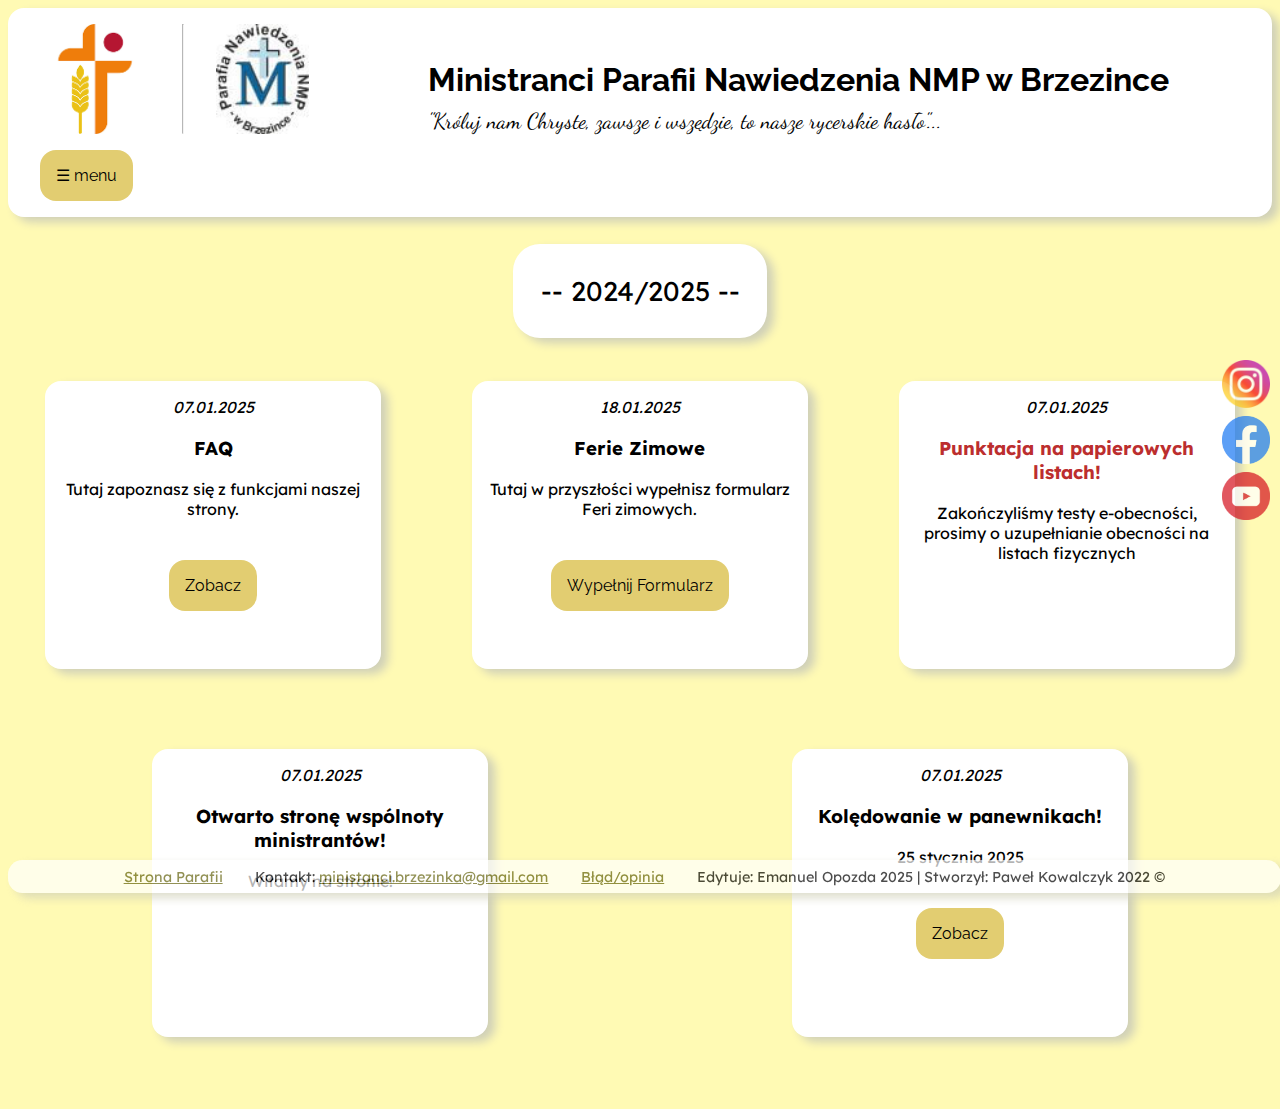
==== docs/aktualnosci.html @ d1459850 "update aktualności" ====
<!DOCTYPE html>
<html lang="pl">
    <head>
        <meta charset="utf-8">
        <meta name="description" content="Strona Ministrantów Parafii Nawiedzenia NMP w Brzezince">
        <meta name="keywords" content="ministranci, parafia brzezinka, ministranci brzezinka, ministranci mysłowice, mysłowice, brzezinka, parafia nnmp, kościół brzezinka, ministranci parafi nawiedzenia najświętszej maryji panny, parafia nawiedzenia najświętszej maryji pan, parafia nawiedzenia nmp, aktualności">
        <meta name="robots" content="all"/>
        <meta name="author" content="Paweł Kowalczyk">
        <link rel="shortcut icon" href="../images/herb.png">
        <title>Ministranci Brzezinka (Aktualności)</title>
        <meta http-equiv="X-UA-Compatible" content="IE=edge,chrome=1" />
        <link rel="preload" href="../style/style_computer.css" as="style" />
        <link href="../style/style_computer.css" rel="stylesheet" type="text/css" />
        <link rel="preload" href="../style/style_mobile.css" as="style" />
        <link href="../style/style_mobile.css" rel="stylesheet" type="text/css" />
        <link rel="preload" href="../style/style_small_screen.css" as="style" />
        <link href="../style/style_small_screen.css" rel="stylesheet" type="text/css" />
        <meta name="viewport" content="width=device-width, initial-scale=1.0, maximum-scale=1.0, user-scalable=no">
    </head>
    <body>
        <div id="container">

            <div id="nav">
                <img class="logo" src="../images/herb.png" alt="Herb ministrantów">
                <hr class="line">
                <img class="logo" id="logo_parafia" src="../images/logo_parafia.jpg" alt="Logo parafii">
                <div id="logo_text_div">
                    <h1 id="logo_text">Ministranci Parafii Nawiedzenia NMP w Brzezince</h1>
                    <ficapition id="logo_undertext">"Króluj nam Chryste, zawsze i wszędzie, to nasze rycerskie hasło"...</ficapition>  
                </div>
                <div class="break"></div>
                <button class="control_button" onclick="open_sidebar()">☰ menu</button>
                <div id="socialmediabar">
                    <a href="https://www.instagram.com/ministranci_brzezinka/" target="_blank">
                        <img class="social_icons" src="../images/instangramlogo.webp" alt="IG Logo" title="Nasz Instagram ministancki">
                    </a>
                    <br />
                    <a href="https://www.facebook.com/groups/122935427897407" target="_blank">
                        <img class="social_icons" src="../images/fb.png" alt="FB Logo" title="Nasza grupa ministrancka na Facebook">
                    </a>
                    <br />
                    <a href="https://www.youtube.com/channel/UCC79Ty-ihKv7KS3kXRvkYzA" target="_blank">
                        <img class="social_icons" src="../images/yt.png" alt="YT Logo" title="Kanał parafialny na YouTube">
                    </a>
                </div>
            </div>

            <div id="sidebar">   
                <button class="control_button" id="X_button" onclick="close_sidebar()">X</button>
                <div class="break"></div>
                <div id="sidebar_button_container">
                    <a class="button" href="../index.html">Strona główna</a>
                    <hr class="line_sidebar">
                    <a class="button" href="dla_kandydata.html">Dla kandydata</a>
                    <hr class="line_sidebar">
                    <a class="button" href="aktualnosci.html">Aktualności</a>
                    <hr class="line_sidebar">
                    <a class="button" href="zasoby.html">Zasoby</a>
                    <hr class="line_sidebar">
                    <a class="button" target="_blank" href="https://www.dmak.info/">Strona DMAK</a>
                </div>
            </div>

            <script>
                function open_sidebar() {
                    document.getElementById("sidebar").style.display = "block";
                    document.getElementById("ministrant").style.width = "80.5%";
                }
                
                function close_sidebar() {
                    document.getElementById("sidebar").style.display = "none";
                    document.getElementById("ministrant").style.width = "100%";
                }
            </script>

            <div class="break"></div>

            <div style="font-size: 1.7em; background-color: white; border-radius: 1em; margin-left: auto; margin-right: auto; padding: 1em; padding-top: 0.1em; padding-bottom: 0.1em; margin-top: 1em; margin-bottom: 1em ; box-shadow: 7px 5px 10px #d0d0b8;">
                    <p>-- 2024/2025 --</p>
            </div>
            <div class="break"></div>

            <div class="window" id="a_11.11.23">
                <i>07.01.2025</i>
                <br />
                <h3>FAQ</h3>
                <p>Tutaj zapoznasz się z funkcjami naszej strony.</p>
                <br />
                <br />
                <a class="control_button_window" href="https://docs.google.com/presentation/d/e/2PACX-1vTo7VeHBYxZpIXsIspugp1FxauzjBSodF95btTy9ed8IKUWap2qI9Sqrv7481295g/pub?start=true&loop=false&delayms=30000" target="_blank">Zobacz</a>
            </div>

            <div class="window" id="a_11.11.23">
                <i>18.01.2025</i>
                <br />
                <h3>Ferie Zimowe</h3>
                <p>Tutaj w przyszłości wypełnisz formularz Feri zimowych.</p>
                <br />
                <br />
                <a class="control_button_window" href="..." target="_blank">Wypełnij Formularz</a>
            </div>

            <div class="window" id="a_01.02.23">
                <i>07.01.2025</i>
                <br />
                <h3 style="color: #bc2e2e;">Punktacja na papierowych listach!</h3>
                <p>Zakończyliśmy testy e-obecności, prosimy o uzupełnianie obecności na listach fizycznych <br /></p>
            </div>

            <div class="window" id="a_24.12.22">
                <i>07.01.2025</i>
                <br />
                <h3>Otwarto stronę wspólnoty ministrantów!</h3>
                <p>Witamy na stronie!</p>
            </div>

            <div class="window" id="a_24.12.22">
                <i>07.01.2025</i>
                <br />
                <h3>Kolędowanie w panewnikach!</h3>
                <p>25 stycznia 2025</p>
                <br />
                <br />
                <a class="control_button_window" href="https://www.dmak.info/uploaded/1000010629.png" target="_blank">Zobacz</a>
            </div>

            <div id="footer">
                <a class="link_footer" target="_blank" href="http://www.parafiabrzezinka.eu/">Strona Parafii</a> 
                Kontakt: <a class="link_footer" href="mailto: ministranci.brzezinka@gmail.com">ministanci.brzezinka@gmail.com</a> 
                <a class="link_footer" href="zgloszenia.html">Błąd/opinia</a>
                Edytuje: Emanuel Opozda 2025 | Stworzył: Paweł Kowalczyk 2022 &copy 
            </div>

        </div>
    </body>
</html>
---- style/style_computer.css ----
@import url('https://fonts.googleapis.com/css2?family=Dancing+Script&family=Lexend:wght@300&family=Raleway:wght@300&display=swap');

body 
{
    background-color: #fffab4;
}

#container 
{
    column-gap: 1em;
    margin-left: auto;
    margin-right: auto;
    display: flex;
    flex-wrap: wrap;
    font-family: 'Lexend', sans-serif;
    animation-name: opacity_up;
    animation-duration: 0.6s;
}

#nav 
{
    -webkit-touch-callout: none;
    -webkit-user-select: none;
    -khtml-user-select: none; 
    -moz-user-select: none; 
    -ms-user-select: none; 
    border-radius: 1em;
    display: flex;
    flex-wrap: wrap;
    background-color: #ffffff;
    width: 100%;
    box-shadow: 7px 5px 10px #d0d0b8;
}

.logo 
{
    pointer-events: none;
    align-self: center;
    margin-left: 2em;
    margin-top: 1em;
    margin-bottom: 1em;
    width: 110px; 
    margin-right: 1em;
}

#logo_parafia
{
    pointer-events: none;
    width: 93px;
    margin-left: 1em;
    margin-right: 0em;
}

.line
{
    margin: 1em;
    background-color: #ffffff;
    opacity: 0.7;
}

.line_sidebar
{
    margin-top: 1em;
    margin-bottom: 1em;
    width: 100%;
}

#logo_text
{
    margin-left: auto;
    margin-right: auto;
    font-size: 2em;
    font-family: 'Raleway', sans-serif;
    margin-bottom: 10px;
}

#logo_undertext
{
    margin-left: auto;
    margin-right: auto;
    font-size: 22px;
    font-family: 'Dancing Script', sans-serif;
}

#logo_text_div
{
    padding-left: 1em;
    margin-left: 8em;
    margin-right: auto;
    align-self: flex-end;
    margin-bottom: 1em;
}

.break 
{
    flex-basis: 100%;
    height: 0;
}

.control_button
{
    color: #000000;
    border-radius: 1em;
    margin-left: 2em;
    margin-bottom: 1em;
    border-color: #d0d0b8;
    background-color: #e2cd71;
    padding: 1em;
    border: 1px;
    transition: 0.5s;
    font-size: 1em;
    font-family: 'Raleway', sans-serif;
    text-decoration: none;
}

.control_button:hover
{
    border-radius: 1em;
    margin-left: 2em;
    margin-bottom: 1em;
    border: 1px;
    background-color: #afa05c;
    padding: 1em;
    transition: 0.5s;
}

#sidebar
{
    -webkit-touch-callout: none;
    -webkit-user-select: none;
    -khtml-user-select: none; 
    -moz-user-select: none; 
    -ms-user-select: none; 
    user-select: none;
    border-radius: 1em;
    background-color: #ffffff;
    max-height: 20%;
    width: 10%;
    box-shadow: 7px 5px 10px #d0d0b8;
    margin-top: 1em;
    margin-bottom: 1em;
    padding: 2em;
    display: none;
    animation-name: opacity_up;
    animation-duration: 0.3s;
    margin-bottom: 4em;
}

#sidebar_button_container
{
    text-align: center;
}

@keyframes opacity_up
{
    0% {opacity: 0};
    50% {opacity: 0.5};
    100% {opacity: 1};
}

#X_button
{
    margin-left: 0em;
    margin-bottom: 2em;
}

.button
{   
    font-family: 'Raleway', sans-serif;
    border-radius: 1em;
    padding: 1em;
    font-size: 1em;
    text-align: center;
    text-decoration: none;
    display: inline-block;
    background-color: #d1d3b3;
    color: #000000;
    margin-right: auto;
    width: 80%;
    transition: 0.5s;
}

.button:hover
{   
    transition: 0.5s;
    text-decoration: underline;
    background-color: #a6a88d;
    color: #000000;
    margin-right: auto;
}

.social_icons 
{
    opacity: 0.7;
    float: right;
    max-height: 3em;
    transition: 0.5s;
    margin-bottom: 8px;
}

.social_icons:hover 
{
    opacity: 1;
    max-height: 4em;
    transition: 0.5s;
}

#socialmediabar 
{
    position: fixed;
    right: 0.4%;
    top: 40%;
    max-height: 100%;
}

.article
{   
    flex-wrap: wrap;
    display: flex;
    margin-left: auto;
    margin-right: auto;
    background-color: #ffffff;
    border-radius: 1em;
    margin-top: 1em;
    margin-bottom: 1em;
    padding: 1em;
    box-shadow: 7px 5px 10px #d0d0b8;
    max-height: 95%;
    margin-bottom: 4em;
    animation-name: opacity_up;
    animation-duration: 0.3s;
}

#footer
{   
    -webkit-touch-callout: none;
    -webkit-user-select: none;
    -khtml-user-select: none; 
    -moz-user-select: none; 
    -ms-user-select: none; 
    font-size: 0.9em;
    position: fixed;
    bottom: 0.5em;
    text-align: center;
    background-color: #ffffff;
    border-radius: 1em;
    margin-left: auto;
    margin-right: auto;
    width: 98.3%;
    padding: 0.5em;
    box-shadow: 7px 5px 10px #d0d0b8;
    opacity: 0.7;
    animation-name: opacity_up;
    animation-duration: 0.3s;
}

#image_ministranci
{
    height: 300px;
}

#ministranci_text
{
    margin-left: 2em;
    width: 40%;
}

.link
{
    color: #64630e;
}

.link:visited
{
    color: #64630e;
}

.link_footer
{
    color: #64630e;
    margin-right: 2em;
}

.window
{
    text-align: center;
    margin-left: auto;
    margin-right: auto;
    background-color: #ffffff;
    border-radius: 1em;
    margin-top: 1em;
    margin-bottom: 1em;
    padding: 1em;
    box-shadow: 7px 5px 10px #d0d0b8;
    height: 14em;
    width: 17em;
    margin-bottom: 4em;
    animation-name: opacity_up;
    animation-duration: 0.3s;
}

#window_obecnosc
{
    display: none;
    height: fit-content;
    width: 45em;
    animation-name: opacity_up;
    animation-duration: 1s;
}

#window_punktacja
{
    display: none;
    height: fit-content;
    width: 65em;
    animation-name: opacity_up;
    animation-duration: 1s;
}

#window_zgloszenia
{
    height: fit-content;
    width: 45em;
    animation-name: opacity_up;
    animation-duration: 1s;
}

.form
{
    width: 43em;
    height: 64em;
    animation-name: opacity_up;
    animation-duration: 1s;
}

#view_punktacja
{
    border-radius: 1em;
    width: 60em;
    height: 64em;
    animation-name: opacity_up;
    animation-duration: 1s;
}

#dla_kandydata_article
{
    padding: 2em;
    width: 60em;
    height: fit-content;
    text-align: justify;
}

#modlitwa_ministranta
{
    padding: 2em;
    width: 25em;
    height: fit-content;
    text-align: justify;
    margin-bottom: 0em;
}

#pobierz_kandydat
{
    width: 25em;
    height: fit-content;
    margin-bottom: 0em;
    padding: 2em;
}

#ministrant_kadzidło
{
    display: block;
}

.control_button_window
{
    color: #000000;
    border-radius: 1em;
    margin-left: auto;
    margin-right: auto;
    margin-bottom: 1em;
    margin-top: 0.3em;
    border-color: #d0d0b8;
    background-color: #e2cd71;
    padding: 1em;
    border: 1px;
    transition: 0.5s;
    font-size: 1em;
    font-family: 'Raleway', sans-serif;
    text-decoration: none;
}

.control_button_window:hover
{
    border-radius: 1em;
    margin-left: auto;
    margin-right: auto;
    margin-bottom: 1em;
    border: 1px;
    background-color: #afa05c;
    padding: 1em;
    transition: 0.5s;
    text-decoration: none;
}

#sluzba_window
{
    display: none;
    height: fit-content;
    width: 65em;
    animation-name: opacity_up;
    animation-duration: 1s;
}

#view_grafik_niedzielny
{
    border-radius: 1em;
    width: 44em;
    height: 127em;
    animation-name: opacity_up;
    animation-duration: 1s;
}


#view_grupy
{
    border-radius: 1em;
    width: 48em;
    height: 76em;
    animation-name: opacity_up;
    animation-duration: 1s;
}

#grupy_window
{
    display: none;
    height: fit-content;
    width: 65em;
    animation-name: opacity_up;
    animation-duration: 1s;
}

#koleda_window
{
    display: none;
    height: fit-content;
    width: 69em;
    animation-name: opacity_up;
    animation-duration: 1s;
}

#view_koleda
{
    border-radius: 1em;
    width: 69em;
    height: 105em;
    animation-name: opacity_up;
    animation-duration: 1s;
}

#window_zamiany
{
    display: none;
    height: fit-content;
    width: 69em;
    animation-name: opacity_up;
    animation-duration: 1s;
}

#view_zamiany
{
    border-radius: 1em;
    width: 69em;
    height: 65em;
    animation-name: opacity_up;
    animation-duration: 1s;
}

.window_z
{
    text-align: center;
    margin-left: auto;
    margin-right: auto;
    background-color: #ffffff;
    border-radius: 1em;
    margin-top: 1em;
    margin-bottom: 1em;
    padding: 1em;
    box-shadow: 7px 5px 10px #d0d0b8;
    height: 16em;
    width: 19em;
    margin-bottom: 4em;
    animation-name: opacity_up;
    animation-duration: 0.3s;
}

#view_sluzba_tyg
{
    border-radius: 1em;
    width: 53em;
    height: 78em;
    animation-name: opacity_up;
    animation-duration: 1s;
}

#sluzba_tyg_window
{
    display: none;
    height: fit-content;
    width: 65em;
    animation-name: opacity_up;
    animation-duration: 1s;
}
---- style/style_computer.css ----
@import url('https://fonts.googleapis.com/css2?family=Dancing+Script&family=Lexend:wght@300&family=Raleway:wght@300&display=swap');

body 
{
    background-color: #fffab4;
}

#container 
{
    column-gap: 1em;
    margin-left: auto;
    margin-right: auto;
    display: flex;
    flex-wrap: wrap;
    font-family: 'Lexend', sans-serif;
    animation-name: opacity_up;
    animation-duration: 0.6s;
}

#nav 
{
    -webkit-touch-callout: none;
    -webkit-user-select: none;
    -khtml-user-select: none; 
    -moz-user-select: none; 
    -ms-user-select: none; 
    border-radius: 1em;
    display: flex;
    flex-wrap: wrap;
    background-color: #ffffff;
    width: 100%;
    box-shadow: 7px 5px 10px #d0d0b8;
}

.logo 
{
    pointer-events: none;
    align-self: center;
    margin-left: 2em;
    margin-top: 1em;
    margin-bottom: 1em;
    width: 110px; 
    margin-right: 1em;
}

#logo_parafia
{
    pointer-events: none;
    width: 93px;
    margin-left: 1em;
    margin-right: 0em;
}

.line
{
    margin: 1em;
    background-color: #ffffff;
    opacity: 0.7;
}

.line_sidebar
{
    margin-top: 1em;
    margin-bottom: 1em;
    width: 100%;
}

#logo_text
{
    margin-left: auto;
    margin-right: auto;
    font-size: 2em;
    font-family: 'Raleway', sans-serif;
    margin-bottom: 10px;
}

#logo_undertext
{
    margin-left: auto;
    margin-right: auto;
    font-size: 22px;
    font-family: 'Dancing Script', sans-serif;
}

#logo_text_div
{
    padding-left: 1em;
    margin-left: 8em;
    margin-right: auto;
    align-self: flex-end;
    margin-bottom: 1em;
}

.break 
{
    flex-basis: 100%;
    height: 0;
}

.control_button
{
    color: #000000;
    border-radius: 1em;
    margin-left: 2em;
    margin-bottom: 1em;
    border-color: #d0d0b8;
    background-color: #e2cd71;
    padding: 1em;
    border: 1px;
    transition: 0.5s;
    font-size: 1em;
    font-family: 'Raleway', sans-serif;
    text-decoration: none;
}

.control_button:hover
{
    border-radius: 1em;
    margin-left: 2em;
    margin-bottom: 1em;
    border: 1px;
    background-color: #afa05c;
    padding: 1em;
    transition: 0.5s;
}

#sidebar
{
    -webkit-touch-callout: none;
    -webkit-user-select: none;
    -khtml-user-select: none; 
    -moz-user-select: none; 
    -ms-user-select: none; 
    user-select: none;
    border-radius: 1em;
    background-color: #ffffff;
    max-height: 20%;
    width: 10%;
    box-shadow: 7px 5px 10px #d0d0b8;
    margin-top: 1em;
    margin-bottom: 1em;
    padding: 2em;
    display: none;
    animation-name: opacity_up;
    animation-duration: 0.3s;
    margin-bottom: 4em;
}

#sidebar_button_container
{
    text-align: center;
}

@keyframes opacity_up
{
    0% {opacity: 0};
    50% {opacity: 0.5};
    100% {opacity: 1};
}

#X_button
{
    margin-left: 0em;
    margin-bottom: 2em;
}

.button
{   
    font-family: 'Raleway', sans-serif;
    border-radius: 1em;
    padding: 1em;
    font-size: 1em;
    text-align: center;
    text-decoration: none;
    display: inline-block;
    background-color: #d1d3b3;
    color: #000000;
    margin-right: auto;
    width: 80%;
    transition: 0.5s;
}

.button:hover
{   
    transition: 0.5s;
    text-decoration: underline;
    background-color: #a6a88d;
    color: #000000;
    margin-right: auto;
}

.social_icons 
{
    opacity: 0.7;
    float: right;
    max-height: 3em;
    transition: 0.5s;
    margin-bottom: 8px;
}

.social_icons:hover 
{
    opacity: 1;
    max-height: 4em;
    transition: 0.5s;
}

#socialmediabar 
{
    position: fixed;
    right: 0.4%;
    top: 40%;
    max-height: 100%;
}

.article
{   
    flex-wrap: wrap;
    display: flex;
    margin-left: auto;
    margin-right: auto;
    background-color: #ffffff;
    border-radius: 1em;
    margin-top: 1em;
    margin-bottom: 1em;
    padding: 1em;
    box-shadow: 7px 5px 10px #d0d0b8;
    max-height: 95%;
    margin-bottom: 4em;
    animation-name: opacity_up;
    animation-duration: 0.3s;
}

#footer
{   
    -webkit-touch-callout: none;
    -webkit-user-select: none;
    -khtml-user-select: none; 
    -moz-user-select: none; 
    -ms-user-select: none; 
    font-size: 0.9em;
    position: fixed;
    bottom: 0.5em;
    text-align: center;
    background-color: #ffffff;
    border-radius: 1em;
    margin-left: auto;
    margin-right: auto;
    width: 98.3%;
    padding: 0.5em;
    box-shadow: 7px 5px 10px #d0d0b8;
    opacity: 0.7;
    animation-name: opacity_up;
    animation-duration: 0.3s;
}

#image_ministranci
{
    height: 300px;
}

#ministranci_text
{
    margin-left: 2em;
    width: 40%;
}

.link
{
    color: #64630e;
}

.link:visited
{
    color: #64630e;
}

.link_footer
{
    color: #64630e;
    margin-right: 2em;
}

.window
{
    text-align: center;
    margin-left: auto;
    margin-right: auto;
    background-color: #ffffff;
    border-radius: 1em;
    margin-top: 1em;
    margin-bottom: 1em;
    padding: 1em;
    box-shadow: 7px 5px 10px #d0d0b8;
    height: 14em;
    width: 17em;
    margin-bottom: 4em;
    animation-name: opacity_up;
    animation-duration: 0.3s;
}

#window_obecnosc
{
    display: none;
    height: fit-content;
    width: 45em;
    animation-name: opacity_up;
    animation-duration: 1s;
}

#window_punktacja
{
    display: none;
    height: fit-content;
    width: 65em;
    animation-name: opacity_up;
    animation-duration: 1s;
}

#window_zgloszenia
{
    height: fit-content;
    width: 45em;
    animation-name: opacity_up;
    animation-duration: 1s;
}

.form
{
    width: 43em;
    height: 64em;
    animation-name: opacity_up;
    animation-duration: 1s;
}

#view_punktacja
{
    border-radius: 1em;
    width: 60em;
    height: 64em;
    animation-name: opacity_up;
    animation-duration: 1s;
}

#dla_kandydata_article
{
    padding: 2em;
    width: 60em;
    height: fit-content;
    text-align: justify;
}

#modlitwa_ministranta
{
    padding: 2em;
    width: 25em;
    height: fit-content;
    text-align: justify;
    margin-bottom: 0em;
}

#pobierz_kandydat
{
    width: 25em;
    height: fit-content;
    margin-bottom: 0em;
    padding: 2em;
}

#ministrant_kadzidło
{
    display: block;
}

.control_button_window
{
    color: #000000;
    border-radius: 1em;
    margin-left: auto;
    margin-right: auto;
    margin-bottom: 1em;
    margin-top: 0.3em;
    border-color: #d0d0b8;
    background-color: #e2cd71;
    padding: 1em;
    border: 1px;
    transition: 0.5s;
    font-size: 1em;
    font-family: 'Raleway', sans-serif;
    text-decoration: none;
}

.control_button_window:hover
{
    border-radius: 1em;
    margin-left: auto;
    margin-right: auto;
    margin-bottom: 1em;
    border: 1px;
    background-color: #afa05c;
    padding: 1em;
    transition: 0.5s;
    text-decoration: none;
}

#sluzba_window
{
    display: none;
    height: fit-content;
    width: 65em;
    animation-name: opacity_up;
    animation-duration: 1s;
}

#view_grafik_niedzielny
{
    border-radius: 1em;
    width: 44em;
    height: 127em;
    animation-name: opacity_up;
    animation-duration: 1s;
}


#view_grupy
{
    border-radius: 1em;
    width: 48em;
    height: 76em;
    animation-name: opacity_up;
    animation-duration: 1s;
}

#grupy_window
{
    display: none;
    height: fit-content;
    width: 65em;
    animation-name: opacity_up;
    animation-duration: 1s;
}

#koleda_window
{
    display: none;
    height: fit-content;
    width: 69em;
    animation-name: opacity_up;
    animation-duration: 1s;
}

#view_koleda
{
    border-radius: 1em;
    width: 69em;
    height: 105em;
    animation-name: opacity_up;
    animation-duration: 1s;
}

#window_zamiany
{
    display: none;
    height: fit-content;
    width: 69em;
    animation-name: opacity_up;
    animation-duration: 1s;
}

#view_zamiany
{
    border-radius: 1em;
    width: 69em;
    height: 65em;
    animation-name: opacity_up;
    animation-duration: 1s;
}

.window_z
{
    text-align: center;
    margin-left: auto;
    margin-right: auto;
    background-color: #ffffff;
    border-radius: 1em;
    margin-top: 1em;
    margin-bottom: 1em;
    padding: 1em;
    box-shadow: 7px 5px 10px #d0d0b8;
    height: 16em;
    width: 19em;
    margin-bottom: 4em;
    animation-name: opacity_up;
    animation-duration: 0.3s;
}

#view_sluzba_tyg
{
    border-radius: 1em;
    width: 53em;
    height: 78em;
    animation-name: opacity_up;
    animation-duration: 1s;
}

#sluzba_tyg_window
{
    display: none;
    height: fit-content;
    width: 65em;
    animation-name: opacity_up;
    animation-duration: 1s;
}
---- style/style_mobile.css ----
@import url('https://fonts.googleapis.com/css2?family=Dancing+Script&family=Lexend:wght@300&family=Raleway:wght@300&display=swap');
@media screen and (orientation:portrait)
{
    body 
    {
        background-color: #fffab4;
    }

    #container 
    {
        margin-left: auto;
        margin-right: auto;
        display: flex;
        flex-wrap: wrap;
        font-family: 'Lexend', sans-serif;
    }

    #nav 
    {
        -webkit-touch-callout: none;
        -webkit-user-select: none;
        -khtml-user-select: none; 
        -moz-user-select: none; 
        -ms-user-select: none; 
        border-radius: 1em;
        display: flex;
        flex-wrap: wrap;
        background-color: #ffffff;
        width: 100%;
        box-shadow: 7px 5px 10px #d0d0b8;
    }

    .logo 
    {
        pointer-events: none;
        align-self: center;
        margin-left: 1em;
        margin-top: 0.5em;
        margin-bottom: 0.5em;
        width: 65px; 
        margin-right: 0.5em;
    }

    #logo_parafia
    {
        pointer-events: none;
        width: 53px;
        margin-left: 0.5em;
        margin-right: 0em;
    }

    .line
    {
        margin: 0.5em;
        background-color: #ffffff;
        opacity: 0.7;
    }

    .line_sidebar
    {
        margin-top: 1em;
        margin-bottom: 1em;
        width: 100%;
    }

    #logo_text
    {
        margin-left: auto;
        margin-right: auto;
        font-size: 1.2em;
        font-family: 'Raleway', sans-serif;
        margin-bottom: 10px;
    }

    #logo_undertext
    {
        margin-left: auto;
        margin-right: auto;
        font-size: 0.9rem;
        font-family: 'Dancing Script', sans-serif;
    }

    #logo_text_div
    {
        padding-left: 0.5em;
        margin-left: auto;
        margin-right: auto;
        align-self: flex-end;
        margin-bottom: 1em;
    }

    .break 
    {
        flex-basis: 100%;
        height: 0;
    }

    .control_button
    {
        color: #000000;
        border-radius: 1em;
        margin-left: 1em;
        margin-bottom: 0.5em;
        border-color: #d0d0b8;
        background-color: #e2cd71;
        padding: 0.7em;
        border: 1px;
        transition: 0.5s;
        font-size: 0.9em;
        font-family: 'Raleway', sans-serif;
    }

    .control_button:hover
    {
        border-radius: 1em;
        margin-left: 1em;
        margin-bottom: 0.5em;
        border: 1px;
        background-color: #afa05c;
        padding: 0.7em;
        transition: 0.5s;
    }

    #sidebar
    {
        -webkit-touch-callout: none;
        -webkit-user-select: none;
        -khtml-user-select: none; 
        -moz-user-select: none; 
        -ms-user-select: none; 
        user-select: none;
        border-radius: 0.5em;
        background-color: #ffffff;
        max-height: 10%;
        width: 100%;
        box-shadow: 7px 5px 10px #d0d0b8;
        margin-top: 0.5em;
        margin-bottom: 0.5em;
        padding: 1em;
        display: none;
        animation-name: opacity_up;
        animation-duration: 0.3s;
        text-align: center;
        margin-left: auto;
        margin-right: auto;
    }

    #sidebar_button_container
    {
        text-align: center;
    }

    @keyframes opacity_up
    {
        0% {opacity: 0};
        50% {opacity: 0.5};
        100% {opacity: 1};
    }

    #X_button
    {
        margin-left: 0em;
        margin-bottom: 2em;
    }

    .button
    {   
        font-family: 'Raleway', sans-serif;
        border-radius: 0.5em;
        padding: 0.5em;
        font-size: 0.9em;
        text-align: center;
        text-decoration: none;
        display: inline-block;
        background-color: #d1d3b3;
        color: #000000;
        width: 80%;
        transition: 0.5s;
    }

    .button:hover
    {   
        transition: 0.5s;
        text-decoration: underline;
        background-color: #a6a88d;
        color: #000000;
        margin-right: auto;
    }

    .social_icons 
    {
        float: right;
        max-height: 2em;
        transition: 0.5s;
        margin-bottom: 8px;
    }

    .social_icons:hover
    {
        float: right;
        max-height: 2em;
        transition: 0.5s;
        margin-bottom: 8px;
    }

    #socialmediabar 
    {
        position: fixed;
        right: 0.8%;
        top: 30%;
        max-height: 100%;
    }

    .article
    {   
        flex-wrap: wrap;
        display: flex;
        margin-left: auto;
        margin-right: auto;
        background-color: #ffffff;
        border-radius: 1em;
        margin-top: 1em;
        margin-bottom: 1em;
        padding: 1em;
        box-shadow: 7px 5px 10px #d0d0b8;
        max-height: 95%;
        margin-bottom: 8em;
    }

    #footer
    {   
        -webkit-touch-callout: none;
        -webkit-user-select: none;
        -khtml-user-select: none; 
        -moz-user-select: none; 
        -ms-user-select: none; 
        font-size: 0.6em;
        bottom: 0.3em;
        text-align: center;
        background-color: #ffffff;
        border-radius: 1em;
        margin-left: auto;
        margin-right: auto;
        width: 94%;
        padding: 0.5em;
        box-shadow: 7px 5px 10px #d0d0b8;
        opacity: 0.7;
    }

    #image_ministranci
    {
        margin-left: auto;
        margin-right: auto;
        height: 121px;        
    }

    #ministranci_text
    {
        width: 100%;
        font-size: 0.9em;
        margin-left: 0em;
    }

    .link
    {
        color: #64630e;
    }

    .link:visited
    {
        color: #64630e;
    }

    .link_footer
    {
        color: #64630e;
        margin-right: 1.5em;
    }

    h2
    {
        font-size: 1.4em;
    }

    .window
    {
        margin-left: auto;
        margin-right: auto;
        background-color: #ffffff;
        border-radius: 1em;
        margin-top: 1em;
        margin-bottom: 1em;
        padding: 1em;
        box-shadow: 7px 5px 10px #d0d0b8;
        height: 16em;
        width: 19em;
        margin-bottom: 4em;
        animation-name: opacity_up;
        animation-duration: 0.3s;
    }

    #window_obecnosc
    {
        height: fit-content;
        width: 69em;
        animation-name: opacity_up;
        animation-duration: 1s;
    }

    #window_punktacja
    {
        height: fit-content;
        width: 69em;
        animation-name: opacity_up;
        animation-duration: 1s;
    }
    
    #window_zgloszenia
    {
        height: fit-content;
        width: 45em;
        animation-name: opacity_up;
        animation-duration: 1s;
    }

    .form
    {
        width: 100%;
        height: 83em;
        animation-name: opacity_up;
        animation-duration: 1s;
    }    
    
    #view_punktacja
    {
        border-radius: 1em;
        width: 100%;
        height: 45em;
        animation-name: opacity_up;
        animation-duration: 1s;
    }
    
    #dla_kandydata_article
    {
        padding: 2em;
        width: 60em;
        height: fit-content;
        text-align: justify;
    }
    
    #modlitwa_ministranta
    {
        font-size: 0.9em;
        padding: 2em;
        width: 18em;
        height: fit-content;
        text-align: justify;
        margin-bottom: 0em;
    }
    
    #pobierz_kandydat
    {
        text-align: right;
        font-size: 0.9em;
        width: 18em;
        height: fit-content;
        margin-bottom: 0em;
        padding: 2em;
    }

    #ministrant_kadzidło
    {
        display: none;
    }

    h3 
    {
        font-size: 1em;
    }

    .control_button_window
    {
        color: #000000;
        border-radius: 1em;
        margin-left: auto;
        margin-right: auto;
        margin-bottom: auto;
        border-color: #d0d0b8;
        background-color: #e2cd71;
        padding: 1em;
        border: 1px;
        transition: 0.5s;
        font-size: 1em;
        font-family: 'Raleway', sans-serif;
        text-decoration: none;
    }

    .control_button_window:hover
    {
        border-radius: 1em;
        margin-left: auto;
        margin-right: auto;
        margin-bottom: auto;
        border: 1px;
        background-color: #afa05c;
        padding: 1em;
        transition: 0.5s;
        text-decoration: none;
    }

    #sluzba_window
    {
        display: none;
        height: fit-content;
        width: 100%;
        animation-name: opacity_up;
        animation-duration: 1s;
    }

    #view_grafik_niedzielny
    {
        border-radius: 1em;
        width: 100%;
        height: 45em;
        animation-name: opacity_up;
        animation-duration: 1s;
    }

    #view_grupy
    {
        border-radius: 1em;
        width: 100%;
        height: 45em;
        animation-name: opacity_up;
        animation-duration: 1s;
    }

    #grupy_window
    {
        display: none;
        height: fit-content;
        width: 100%;
        animation-name: opacity_up;
        animation-duration: 1s;
    }

    #koleda_window
    {
        display: none;
        height: fit-content;
        width: 100%;
        animation-name: opacity_up;
        animation-duration: 1s;
    }

    #view_koleda
    {
        border-radius: 1em;
        width: 100%;
        height: 45em;
        animation-name: opacity_up;
        animation-duration: 1s;
    }

    #window_zamiany
    {
        display: none;
        height: fit-content;
        width: 100%;
        animation-name: opacity_up;
        animation-duration: 1s;
    }

    #view_zamiany
    {
        border-radius: 1em;
        display: none;
        width: 0%;
        height: 0%;
        animation-name: opacity_up;
        animation-duration: 1s;
    }

    .window_z
    {
        text-align: center;
        margin-left: auto;
        margin-right: auto;
        background-color: #ffffff;
        border-radius: 1em;
        margin-top: 1em;
        margin-bottom: 1em;
        padding: 1em;
        box-shadow: 7px 5px 10px #d0d0b8;
        height: 16em;
        width: 16em;
        margin-bottom: 4em;
        animation-name: opacity_up;
        animation-duration: 0.3s;
    }

    #view_sluzba_tyg
    {
        border-radius: 1em;
        width: 100%;
        height: 45em;
        animation-name: opacity_up;
        animation-duration: 1s;
    }

    #sluzba_tyg_window
    {
        display: none;
        height: fit-content;
        width: 100%;
        animation-name: opacity_up;
        animation-duration: 1s;
    }
}
---- style/style_mobile.css ----
@import url('https://fonts.googleapis.com/css2?family=Dancing+Script&family=Lexend:wght@300&family=Raleway:wght@300&display=swap');
@media screen and (orientation:portrait)
{
    body 
    {
        background-color: #fffab4;
    }

    #container 
    {
        margin-left: auto;
        margin-right: auto;
        display: flex;
        flex-wrap: wrap;
        font-family: 'Lexend', sans-serif;
    }

    #nav 
    {
        -webkit-touch-callout: none;
        -webkit-user-select: none;
        -khtml-user-select: none; 
        -moz-user-select: none; 
        -ms-user-select: none; 
        border-radius: 1em;
        display: flex;
        flex-wrap: wrap;
        background-color: #ffffff;
        width: 100%;
        box-shadow: 7px 5px 10px #d0d0b8;
    }

    .logo 
    {
        pointer-events: none;
        align-self: center;
        margin-left: 1em;
        margin-top: 0.5em;
        margin-bottom: 0.5em;
        width: 65px; 
        margin-right: 0.5em;
    }

    #logo_parafia
    {
        pointer-events: none;
        width: 53px;
        margin-left: 0.5em;
        margin-right: 0em;
    }

    .line
    {
        margin: 0.5em;
        background-color: #ffffff;
        opacity: 0.7;
    }

    .line_sidebar
    {
        margin-top: 1em;
        margin-bottom: 1em;
        width: 100%;
    }

    #logo_text
    {
        margin-left: auto;
        margin-right: auto;
        font-size: 1.2em;
        font-family: 'Raleway', sans-serif;
        margin-bottom: 10px;
    }

    #logo_undertext
    {
        margin-left: auto;
        margin-right: auto;
        font-size: 0.9rem;
        font-family: 'Dancing Script', sans-serif;
    }

    #logo_text_div
    {
        padding-left: 0.5em;
        margin-left: auto;
        margin-right: auto;
        align-self: flex-end;
        margin-bottom: 1em;
    }

    .break 
    {
        flex-basis: 100%;
        height: 0;
    }

    .control_button
    {
        color: #000000;
        border-radius: 1em;
        margin-left: 1em;
        margin-bottom: 0.5em;
        border-color: #d0d0b8;
        background-color: #e2cd71;
        padding: 0.7em;
        border: 1px;
        transition: 0.5s;
        font-size: 0.9em;
        font-family: 'Raleway', sans-serif;
    }

    .control_button:hover
    {
        border-radius: 1em;
        margin-left: 1em;
        margin-bottom: 0.5em;
        border: 1px;
        background-color: #afa05c;
        padding: 0.7em;
        transition: 0.5s;
    }

    #sidebar
    {
        -webkit-touch-callout: none;
        -webkit-user-select: none;
        -khtml-user-select: none; 
        -moz-user-select: none; 
        -ms-user-select: none; 
        user-select: none;
        border-radius: 0.5em;
        background-color: #ffffff;
        max-height: 10%;
        width: 100%;
        box-shadow: 7px 5px 10px #d0d0b8;
        margin-top: 0.5em;
        margin-bottom: 0.5em;
        padding: 1em;
        display: none;
        animation-name: opacity_up;
        animation-duration: 0.3s;
        text-align: center;
        margin-left: auto;
        margin-right: auto;
    }

    #sidebar_button_container
    {
        text-align: center;
    }

    @keyframes opacity_up
    {
        0% {opacity: 0};
        50% {opacity: 0.5};
        100% {opacity: 1};
    }

    #X_button
    {
        margin-left: 0em;
        margin-bottom: 2em;
    }

    .button
    {   
        font-family: 'Raleway', sans-serif;
        border-radius: 0.5em;
        padding: 0.5em;
        font-size: 0.9em;
        text-align: center;
        text-decoration: none;
        display: inline-block;
        background-color: #d1d3b3;
        color: #000000;
        width: 80%;
        transition: 0.5s;
    }

    .button:hover
    {   
        transition: 0.5s;
        text-decoration: underline;
        background-color: #a6a88d;
        color: #000000;
        margin-right: auto;
    }

    .social_icons 
    {
        float: right;
        max-height: 2em;
        transition: 0.5s;
        margin-bottom: 8px;
    }

    .social_icons:hover
    {
        float: right;
        max-height: 2em;
        transition: 0.5s;
        margin-bottom: 8px;
    }

    #socialmediabar 
    {
        position: fixed;
        right: 0.8%;
        top: 30%;
        max-height: 100%;
    }

    .article
    {   
        flex-wrap: wrap;
        display: flex;
        margin-left: auto;
        margin-right: auto;
        background-color: #ffffff;
        border-radius: 1em;
        margin-top: 1em;
        margin-bottom: 1em;
        padding: 1em;
        box-shadow: 7px 5px 10px #d0d0b8;
        max-height: 95%;
        margin-bottom: 8em;
    }

    #footer
    {   
        -webkit-touch-callout: none;
        -webkit-user-select: none;
        -khtml-user-select: none; 
        -moz-user-select: none; 
        -ms-user-select: none; 
        font-size: 0.6em;
        bottom: 0.3em;
        text-align: center;
        background-color: #ffffff;
        border-radius: 1em;
        margin-left: auto;
        margin-right: auto;
        width: 94%;
        padding: 0.5em;
        box-shadow: 7px 5px 10px #d0d0b8;
        opacity: 0.7;
    }

    #image_ministranci
    {
        margin-left: auto;
        margin-right: auto;
        height: 121px;        
    }

    #ministranci_text
    {
        width: 100%;
        font-size: 0.9em;
        margin-left: 0em;
    }

    .link
    {
        color: #64630e;
    }

    .link:visited
    {
        color: #64630e;
    }

    .link_footer
    {
        color: #64630e;
        margin-right: 1.5em;
    }

    h2
    {
        font-size: 1.4em;
    }

    .window
    {
        margin-left: auto;
        margin-right: auto;
        background-color: #ffffff;
        border-radius: 1em;
        margin-top: 1em;
        margin-bottom: 1em;
        padding: 1em;
        box-shadow: 7px 5px 10px #d0d0b8;
        height: 16em;
        width: 19em;
        margin-bottom: 4em;
        animation-name: opacity_up;
        animation-duration: 0.3s;
    }

    #window_obecnosc
    {
        height: fit-content;
        width: 69em;
        animation-name: opacity_up;
        animation-duration: 1s;
    }

    #window_punktacja
    {
        height: fit-content;
        width: 69em;
        animation-name: opacity_up;
        animation-duration: 1s;
    }
    
    #window_zgloszenia
    {
        height: fit-content;
        width: 45em;
        animation-name: opacity_up;
        animation-duration: 1s;
    }

    .form
    {
        width: 100%;
        height: 83em;
        animation-name: opacity_up;
        animation-duration: 1s;
    }    
    
    #view_punktacja
    {
        border-radius: 1em;
        width: 100%;
        height: 45em;
        animation-name: opacity_up;
        animation-duration: 1s;
    }
    
    #dla_kandydata_article
    {
        padding: 2em;
        width: 60em;
        height: fit-content;
        text-align: justify;
    }
    
    #modlitwa_ministranta
    {
        font-size: 0.9em;
        padding: 2em;
        width: 18em;
        height: fit-content;
        text-align: justify;
        margin-bottom: 0em;
    }
    
    #pobierz_kandydat
    {
        text-align: right;
        font-size: 0.9em;
        width: 18em;
        height: fit-content;
        margin-bottom: 0em;
        padding: 2em;
    }

    #ministrant_kadzidło
    {
        display: none;
    }

    h3 
    {
        font-size: 1em;
    }

    .control_button_window
    {
        color: #000000;
        border-radius: 1em;
        margin-left: auto;
        margin-right: auto;
        margin-bottom: auto;
        border-color: #d0d0b8;
        background-color: #e2cd71;
        padding: 1em;
        border: 1px;
        transition: 0.5s;
        font-size: 1em;
        font-family: 'Raleway', sans-serif;
        text-decoration: none;
    }

    .control_button_window:hover
    {
        border-radius: 1em;
        margin-left: auto;
        margin-right: auto;
        margin-bottom: auto;
        border: 1px;
        background-color: #afa05c;
        padding: 1em;
        transition: 0.5s;
        text-decoration: none;
    }

    #sluzba_window
    {
        display: none;
        height: fit-content;
        width: 100%;
        animation-name: opacity_up;
        animation-duration: 1s;
    }

    #view_grafik_niedzielny
    {
        border-radius: 1em;
        width: 100%;
        height: 45em;
        animation-name: opacity_up;
        animation-duration: 1s;
    }

    #view_grupy
    {
        border-radius: 1em;
        width: 100%;
        height: 45em;
        animation-name: opacity_up;
        animation-duration: 1s;
    }

    #grupy_window
    {
        display: none;
        height: fit-content;
        width: 100%;
        animation-name: opacity_up;
        animation-duration: 1s;
    }

    #koleda_window
    {
        display: none;
        height: fit-content;
        width: 100%;
        animation-name: opacity_up;
        animation-duration: 1s;
    }

    #view_koleda
    {
        border-radius: 1em;
        width: 100%;
        height: 45em;
        animation-name: opacity_up;
        animation-duration: 1s;
    }

    #window_zamiany
    {
        display: none;
        height: fit-content;
        width: 100%;
        animation-name: opacity_up;
        animation-duration: 1s;
    }

    #view_zamiany
    {
        border-radius: 1em;
        display: none;
        width: 0%;
        height: 0%;
        animation-name: opacity_up;
        animation-duration: 1s;
    }

    .window_z
    {
        text-align: center;
        margin-left: auto;
        margin-right: auto;
        background-color: #ffffff;
        border-radius: 1em;
        margin-top: 1em;
        margin-bottom: 1em;
        padding: 1em;
        box-shadow: 7px 5px 10px #d0d0b8;
        height: 16em;
        width: 16em;
        margin-bottom: 4em;
        animation-name: opacity_up;
        animation-duration: 0.3s;
    }

    #view_sluzba_tyg
    {
        border-radius: 1em;
        width: 100%;
        height: 45em;
        animation-name: opacity_up;
        animation-duration: 1s;
    }

    #sluzba_tyg_window
    {
        display: none;
        height: fit-content;
        width: 100%;
        animation-name: opacity_up;
        animation-duration: 1s;
    }
}
---- style/style_small_screen.css ----
@import url('https://fonts.googleapis.com/css2?family=Dancing+Script&family=Lexend:wght@300&family=Raleway:wght@300&display=swap');
@media screen and (max-width: 1792px) and (orientation: landscape)
{
    body 
    {
        background-color: #fffab4;
    }

    #container 
    {
        column-gap: 1em;
        margin-left: auto;
        margin-right: auto;
        display: flex;
        flex-wrap: wrap;
        font-family: 'Lexend', sans-serif;
        animation-name: opacity_up;
        animation-duration: 0.6s;
    }

    #nav 
    {
        -webkit-touch-callout: none;
        -webkit-user-select: none;
        -khtml-user-select: none; 
        -moz-user-select: none; 
        -ms-user-select: none; 
        border-radius: 1em;
        display: flex;
        flex-wrap: wrap;
        background-color: #ffffff;
        width: 100%;
        box-shadow: 7px 5px 10px #d0d0b8;
    }

    .logo 
    {
        pointer-events: none;
        align-self: center;
        margin-left: 2em;
        margin-top: 1em;
        margin-bottom: 1em;
        width: 110px; 
        margin-right: 1em;
    }

    #logo_parafia
    {
        pointer-events: none;
        width: 93px;
        margin-left: 1em;
        margin-right: 0em;
    }

    .line
    {
        margin: 1em;
        background-color: #ffffff;
        opacity: 0.7;
    }

    .line_sidebar
    {
        margin-top: 1em;
        margin-bottom: 1em;
        width: 100%;
    }

    #logo_text
    {
        margin-left: auto;
        margin-right: auto;
        font-size: 2em;
        font-family: 'Raleway', sans-serif;
        margin-bottom: 10px;
    }

    #logo_undertext
    {
        margin-left: auto;
        margin-right: auto;
        font-size: 22px;
        font-family: 'Dancing Script', sans-serif;
    }

    #logo_text_div
    {
        padding-left: 1em;
        margin-left: auto;
        margin-right: auto;
        align-self: flex-end;
        margin-bottom: 1em;
    }

    .break 
    {
        flex-basis: 100%;
        height: 0;
    }

    .control_button
    {
        color: #000000;
        border-radius: 1em;
        margin-left: 2em;
        margin-bottom: 1em;
        border-color: #d0d0b8;
        background-color: #e2cd71;
        padding: 1em;
        border: 1px;
        transition: 0.5s;
        font-size: 1em;
        font-family: 'Raleway', sans-serif;
    }

    .control_button:hover
    {
        border-radius: 1em;
        margin-left: 2em;
        margin-bottom: 1em;
        border: 1px;
        background-color: #afa05c;
        padding: 1em;
        transition: 0.5s;
    }

    #sidebar
    {
        -webkit-touch-callout: none;
        -webkit-user-select: none;
        -khtml-user-select: none; 
        -moz-user-select: none; 
        -ms-user-select: none; 
        user-select: none;
        border-radius: 0.5em;
        background-color: #ffffff;
        max-height: 6%;
        width: 80%;
        box-shadow: 7px 5px 10px #d0d0b8;
        margin-top: 0.5em;
        margin-bottom: 0.5em;
        padding: 1em;
        display: none;
        animation-name: opacity_up;
        animation-duration: 0.3s;
        text-align: center;
        margin-left: auto;
        margin-right: auto;
    }

    @keyframes opacity_up
    {
        0% {opacity: 0};
        50% {opacity: 0.5};
        100% {opacity: 1};
    }

    #X_button
    {
        margin-left: 0em;
        margin-bottom: 2em;
    }

    .button
    {   
        font-family: 'Raleway', sans-serif;
        border-radius: 1em;
        padding: 0.5em;
        font-size: 1em;
        text-align: center;
        text-decoration: none;
        display: inline-block;
        background-color: #d1d3b3;
        color: #000000;
        margin-right: auto;
        margin-left: auto;
        width: 40%;
        transition: 0.5s;
    }

    .button:hover
    {   
        transition: 0.5s;
        text-decoration: underline;
        background-color: #a6a88d;
        color: #000000;
        margin-right: auto;
    }

    .social_icons 
    {
        float: right;
        max-height: 3em;
        transition: 0.5s;
        margin-bottom: 8px;
    }

    .social_icons:hover 
    {
        max-height: 4em;
        transition: 0.5s;
    }

    #socialmediabar 
    {
        position: fixed;
        right: 0.8%;
        top: 40%;
        max-height: 100%;
    }

    .article
    {   
        flex-wrap: wrap;
        display: flex;
        margin-left: auto;
        margin-right: auto;
        background-color: #ffffff;
        border-radius: 1em;
        margin-top: 1em;
        margin-bottom: 1em;
        padding: 1em;
        box-shadow: 7px 5px 10px #d0d0b8;
        max-height: 95%;
        margin-bottom: 4em;
        animation-name: opacity_up;
        animation-duration: 0.3s;
    }

    #footer
    {   
        -webkit-touch-callout: none;
        -webkit-user-select: none;
        -khtml-user-select: none; 
        -moz-user-select: none; 
        -ms-user-select: none; 
        font-size: 0.9em;
        position: fixed;
        bottom: 0.5em;
        text-align: center;
        background-color: #ffffff;
        border-radius: 1em;
        margin-left: auto;
        margin-right: auto;
        width: 98.3%;
        padding: 0.5em;
        box-shadow: 7px 5px 10px #d0d0b8;
        opacity: 0.7;
        animation-name: opacity_up;
        animation-duration: 0.3s;
    }

    #ministrant
    {
        text-align: center;
    }

    #image_ministranci
    {
        height: 300px;
        margin-left: auto;
        margin-right: auto;
    }

    #ministranci_text
    {
        text-align: justify;
        padding: 2em;
        width: 100%;
    }

    .link
    {
        color: #64630e;
    }

    .link:visited
    {
        color: #64630e;
    }


    .link_footer
    {
        color: #64630e;
        margin-right: 2em;
    }

    .window
    {
        text-align: center;
        margin-left: auto;
        margin-right: auto;
        background-color: #ffffff;
        border-radius: 1em;
        margin-top: 1em;
        margin-bottom: 1em;
        padding: 1em;
        box-shadow: 7px 5px 10px #d0d0b8;
        height: 16em;
        width: 19em;
        margin-bottom: 4em;
        animation-name: opacity_up;
        animation-duration: 0.3s;
    }

    #window_obecnosc
    {
        display: none;
        height: fit-content;
        width: 69em;
        animation-name: opacity_up;
        animation-duration: 1s;
    }

    #window_punktacja
    {
        display: none;
        height: fit-content;
        width: 65em;
        animation-name: opacity_up;
        animation-duration: 1s;
    }

    #window_zgloszenia
    {
        height: fit-content;
        width: 45em;
        animation-name: opacity_up;
        animation-duration: 1s;
    }

    .form
    {
        width: 43em;
        height: 84em;
        animation-name: opacity_up;
        animation-duration: 1s;
    }

    #view_punktacja
    {
        border-radius: 1em;
        width: 100%;
        height: 64em;
        animation-name: opacity_up;
        animation-duration: 1s;
    }

    #dla_kandydata_article
    {
        padding: 2em;
        width: 38em;
        height: fit-content;
        text-align: justify;
    }
    
    #modlitwa_ministranta
    {
        padding: 2em;
        width: 25em;
        height: fit-content;
        text-align: justify;
        margin-bottom: 0em;
    }
    
    #pobierz_kandydat
    {
        width: 25em;
        height: fit-content;
        margin-bottom: 0em;
        padding: 2em;
    }

    #ministrant_kadzidło
    {
        display: block;
    }

    .control_button_window
    {
        color: #000000;
        border-radius: 1em;
        margin-left: auto;
        margin-right: auto;
        margin-bottom: auto;
        border-color: #d0d0b8;
        background-color: #e2cd71;
        padding: 1em;
        border: 1px;
        transition: 0.5s;
        font-size: 1em;
        font-family: 'Raleway', sans-serif;
        text-decoration: none;
    }

    .control_button_window:hover
    {
        border-radius: 1em;
        margin-left: auto;
        margin-right: auto;
        margin-bottom: auto;
        border: 1px;
        background-color: #afa05c;
        padding: 1em;
        transition: 0.5s;
        text-decoration: none;
    }

    #sluzba_window
    {
        display: none;
        height: fit-content;
        width: 65em;
        animation-name: opacity_up;
        animation-duration: 1s;
    }

    #view_grafik_niedzielny
    {
        border-radius: 1em;
        width: 44em;
        height: 127em;
        animation-name: opacity_up;
        animation-duration: 1s;
    }

    #view_grupy
    {
        border-radius: 1em;
        width: 48em;
        height: 77em;
        animation-name: opacity_up;
        animation-duration: 1s;
    }

    #grupy_window
    {
        display: none;
        height: fit-content;
        width: 65em;
        animation-name: opacity_up;
        animation-duration: 1s;
    }

    #koleda_window
    {
        display: none;
        height: fit-content;
        width: 69em;
        animation-name: opacity_up;
        animation-duration: 1s;
    }

    #view_koleda
    {
        border-radius: 1em;
        width: 100%;
        height: 105em;
        animation-name: opacity_up;
        animation-duration: 1s;
    }

    #window_zamiany
    {
        display: none;
        height: fit-content;
        width: 69em;
        animation-name: opacity_up;
        animation-duration: 1s;
    }

    #view_zamiany
    {
        border-radius: 1em;
        width: 100%;
        height: 65em;
        animation-name: opacity_up;
        animation-duration: 1s;
    }

    .window_z
    {
        text-align: center;
        margin-left: auto;
        margin-right: auto;
        background-color: #ffffff;
        border-radius: 1em;
        margin-top: 1em;
        margin-bottom: 1em;
        padding: 1em;
        box-shadow: 7px 5px 10px #d0d0b8;
        height: 16em;
        width: 19em;
        margin-bottom: 4em;
        animation-name: opacity_up;
        animation-duration: 0.3s;
    }
    #view_sluzba_tyg
    {
        border-radius: 1em;
        width: 53em;
        height: 74em;
        animation-name: opacity_up;
        animation-duration: 1s;
    }

    #sluzba_tyg_window
    {
        display: none;
        height: fit-content;
        width: 65em;
        animation-name: opacity_up;
        animation-duration: 1s;
    }
}
---- style/style_small_screen.css ----
@import url('https://fonts.googleapis.com/css2?family=Dancing+Script&family=Lexend:wght@300&family=Raleway:wght@300&display=swap');
@media screen and (max-width: 1792px) and (orientation: landscape)
{
    body 
    {
        background-color: #fffab4;
    }

    #container 
    {
        column-gap: 1em;
        margin-left: auto;
        margin-right: auto;
        display: flex;
        flex-wrap: wrap;
        font-family: 'Lexend', sans-serif;
        animation-name: opacity_up;
        animation-duration: 0.6s;
    }

    #nav 
    {
        -webkit-touch-callout: none;
        -webkit-user-select: none;
        -khtml-user-select: none; 
        -moz-user-select: none; 
        -ms-user-select: none; 
        border-radius: 1em;
        display: flex;
        flex-wrap: wrap;
        background-color: #ffffff;
        width: 100%;
        box-shadow: 7px 5px 10px #d0d0b8;
    }

    .logo 
    {
        pointer-events: none;
        align-self: center;
        margin-left: 2em;
        margin-top: 1em;
        margin-bottom: 1em;
        width: 110px; 
        margin-right: 1em;
    }

    #logo_parafia
    {
        pointer-events: none;
        width: 93px;
        margin-left: 1em;
        margin-right: 0em;
    }

    .line
    {
        margin: 1em;
        background-color: #ffffff;
        opacity: 0.7;
    }

    .line_sidebar
    {
        margin-top: 1em;
        margin-bottom: 1em;
        width: 100%;
    }

    #logo_text
    {
        margin-left: auto;
        margin-right: auto;
        font-size: 2em;
        font-family: 'Raleway', sans-serif;
        margin-bottom: 10px;
    }

    #logo_undertext
    {
        margin-left: auto;
        margin-right: auto;
        font-size: 22px;
        font-family: 'Dancing Script', sans-serif;
    }

    #logo_text_div
    {
        padding-left: 1em;
        margin-left: auto;
        margin-right: auto;
        align-self: flex-end;
        margin-bottom: 1em;
    }

    .break 
    {
        flex-basis: 100%;
        height: 0;
    }

    .control_button
    {
        color: #000000;
        border-radius: 1em;
        margin-left: 2em;
        margin-bottom: 1em;
        border-color: #d0d0b8;
        background-color: #e2cd71;
        padding: 1em;
        border: 1px;
        transition: 0.5s;
        font-size: 1em;
        font-family: 'Raleway', sans-serif;
    }

    .control_button:hover
    {
        border-radius: 1em;
        margin-left: 2em;
        margin-bottom: 1em;
        border: 1px;
        background-color: #afa05c;
        padding: 1em;
        transition: 0.5s;
    }

    #sidebar
    {
        -webkit-touch-callout: none;
        -webkit-user-select: none;
        -khtml-user-select: none; 
        -moz-user-select: none; 
        -ms-user-select: none; 
        user-select: none;
        border-radius: 0.5em;
        background-color: #ffffff;
        max-height: 6%;
        width: 80%;
        box-shadow: 7px 5px 10px #d0d0b8;
        margin-top: 0.5em;
        margin-bottom: 0.5em;
        padding: 1em;
        display: none;
        animation-name: opacity_up;
        animation-duration: 0.3s;
        text-align: center;
        margin-left: auto;
        margin-right: auto;
    }

    @keyframes opacity_up
    {
        0% {opacity: 0};
        50% {opacity: 0.5};
        100% {opacity: 1};
    }

    #X_button
    {
        margin-left: 0em;
        margin-bottom: 2em;
    }

    .button
    {   
        font-family: 'Raleway', sans-serif;
        border-radius: 1em;
        padding: 0.5em;
        font-size: 1em;
        text-align: center;
        text-decoration: none;
        display: inline-block;
        background-color: #d1d3b3;
        color: #000000;
        margin-right: auto;
        margin-left: auto;
        width: 40%;
        transition: 0.5s;
    }

    .button:hover
    {   
        transition: 0.5s;
        text-decoration: underline;
        background-color: #a6a88d;
        color: #000000;
        margin-right: auto;
    }

    .social_icons 
    {
        float: right;
        max-height: 3em;
        transition: 0.5s;
        margin-bottom: 8px;
    }

    .social_icons:hover 
    {
        max-height: 4em;
        transition: 0.5s;
    }

    #socialmediabar 
    {
        position: fixed;
        right: 0.8%;
        top: 40%;
        max-height: 100%;
    }

    .article
    {   
        flex-wrap: wrap;
        display: flex;
        margin-left: auto;
        margin-right: auto;
        background-color: #ffffff;
        border-radius: 1em;
        margin-top: 1em;
        margin-bottom: 1em;
        padding: 1em;
        box-shadow: 7px 5px 10px #d0d0b8;
        max-height: 95%;
        margin-bottom: 4em;
        animation-name: opacity_up;
        animation-duration: 0.3s;
    }

    #footer
    {   
        -webkit-touch-callout: none;
        -webkit-user-select: none;
        -khtml-user-select: none; 
        -moz-user-select: none; 
        -ms-user-select: none; 
        font-size: 0.9em;
        position: fixed;
        bottom: 0.5em;
        text-align: center;
        background-color: #ffffff;
        border-radius: 1em;
        margin-left: auto;
        margin-right: auto;
        width: 98.3%;
        padding: 0.5em;
        box-shadow: 7px 5px 10px #d0d0b8;
        opacity: 0.7;
        animation-name: opacity_up;
        animation-duration: 0.3s;
    }

    #ministrant
    {
        text-align: center;
    }

    #image_ministranci
    {
        height: 300px;
        margin-left: auto;
        margin-right: auto;
    }

    #ministranci_text
    {
        text-align: justify;
        padding: 2em;
        width: 100%;
    }

    .link
    {
        color: #64630e;
    }

    .link:visited
    {
        color: #64630e;
    }


    .link_footer
    {
        color: #64630e;
        margin-right: 2em;
    }

    .window
    {
        text-align: center;
        margin-left: auto;
        margin-right: auto;
        background-color: #ffffff;
        border-radius: 1em;
        margin-top: 1em;
        margin-bottom: 1em;
        padding: 1em;
        box-shadow: 7px 5px 10px #d0d0b8;
        height: 16em;
        width: 19em;
        margin-bottom: 4em;
        animation-name: opacity_up;
        animation-duration: 0.3s;
    }

    #window_obecnosc
    {
        display: none;
        height: fit-content;
        width: 69em;
        animation-name: opacity_up;
        animation-duration: 1s;
    }

    #window_punktacja
    {
        display: none;
        height: fit-content;
        width: 65em;
        animation-name: opacity_up;
        animation-duration: 1s;
    }

    #window_zgloszenia
    {
        height: fit-content;
        width: 45em;
        animation-name: opacity_up;
        animation-duration: 1s;
    }

    .form
    {
        width: 43em;
        height: 84em;
        animation-name: opacity_up;
        animation-duration: 1s;
    }

    #view_punktacja
    {
        border-radius: 1em;
        width: 100%;
        height: 64em;
        animation-name: opacity_up;
        animation-duration: 1s;
    }

    #dla_kandydata_article
    {
        padding: 2em;
        width: 38em;
        height: fit-content;
        text-align: justify;
    }
    
    #modlitwa_ministranta
    {
        padding: 2em;
        width: 25em;
        height: fit-content;
        text-align: justify;
        margin-bottom: 0em;
    }
    
    #pobierz_kandydat
    {
        width: 25em;
        height: fit-content;
        margin-bottom: 0em;
        padding: 2em;
    }

    #ministrant_kadzidło
    {
        display: block;
    }

    .control_button_window
    {
        color: #000000;
        border-radius: 1em;
        margin-left: auto;
        margin-right: auto;
        margin-bottom: auto;
        border-color: #d0d0b8;
        background-color: #e2cd71;
        padding: 1em;
        border: 1px;
        transition: 0.5s;
        font-size: 1em;
        font-family: 'Raleway', sans-serif;
        text-decoration: none;
    }

    .control_button_window:hover
    {
        border-radius: 1em;
        margin-left: auto;
        margin-right: auto;
        margin-bottom: auto;
        border: 1px;
        background-color: #afa05c;
        padding: 1em;
        transition: 0.5s;
        text-decoration: none;
    }

    #sluzba_window
    {
        display: none;
        height: fit-content;
        width: 65em;
        animation-name: opacity_up;
        animation-duration: 1s;
    }

    #view_grafik_niedzielny
    {
        border-radius: 1em;
        width: 44em;
        height: 127em;
        animation-name: opacity_up;
        animation-duration: 1s;
    }

    #view_grupy
    {
        border-radius: 1em;
        width: 48em;
        height: 77em;
        animation-name: opacity_up;
        animation-duration: 1s;
    }

    #grupy_window
    {
        display: none;
        height: fit-content;
        width: 65em;
        animation-name: opacity_up;
        animation-duration: 1s;
    }

    #koleda_window
    {
        display: none;
        height: fit-content;
        width: 69em;
        animation-name: opacity_up;
        animation-duration: 1s;
    }

    #view_koleda
    {
        border-radius: 1em;
        width: 100%;
        height: 105em;
        animation-name: opacity_up;
        animation-duration: 1s;
    }

    #window_zamiany
    {
        display: none;
        height: fit-content;
        width: 69em;
        animation-name: opacity_up;
        animation-duration: 1s;
    }

    #view_zamiany
    {
        border-radius: 1em;
        width: 100%;
        height: 65em;
        animation-name: opacity_up;
        animation-duration: 1s;
    }

    .window_z
    {
        text-align: center;
        margin-left: auto;
        margin-right: auto;
        background-color: #ffffff;
        border-radius: 1em;
        margin-top: 1em;
        margin-bottom: 1em;
        padding: 1em;
        box-shadow: 7px 5px 10px #d0d0b8;
        height: 16em;
        width: 19em;
        margin-bottom: 4em;
        animation-name: opacity_up;
        animation-duration: 0.3s;
    }
    #view_sluzba_tyg
    {
        border-radius: 1em;
        width: 53em;
        height: 74em;
        animation-name: opacity_up;
        animation-duration: 1s;
    }

    #sluzba_tyg_window
    {
        display: none;
        height: fit-content;
        width: 65em;
        animation-name: opacity_up;
        animation-duration: 1s;
    }
}
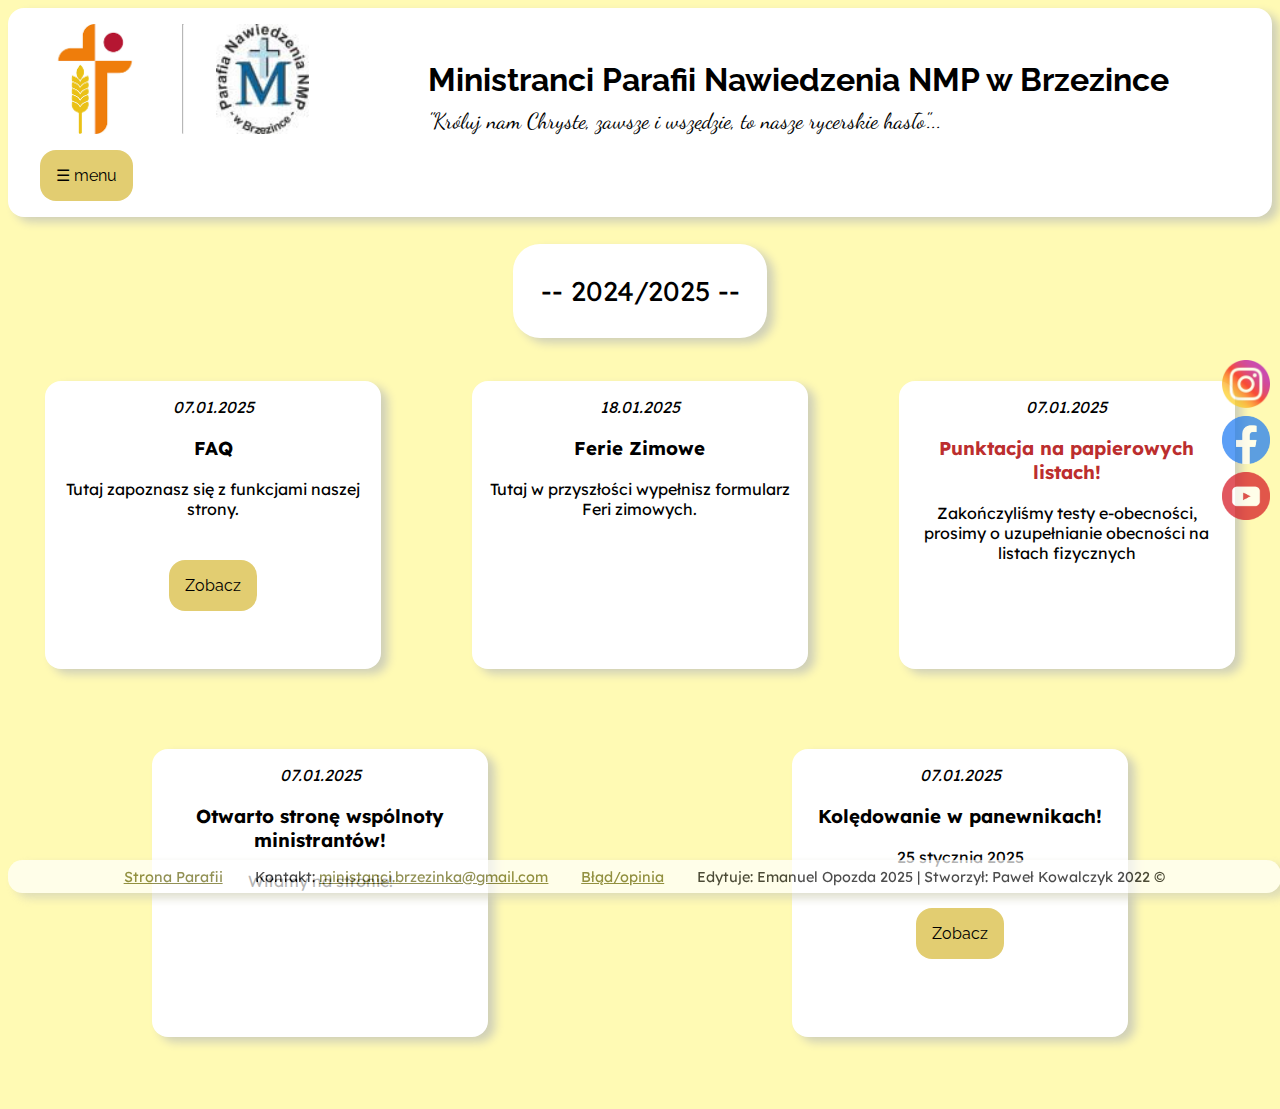
==== commit 81df0c88: "update ferie zimowe 2025" ====
--- a/docs/aktualnosci.html
+++ b/docs/aktualnosci.html
@@ -97,7 +97,7 @@
                 <p>Tutaj w przyszłości wypełnisz formularz Feri zimowych.</p>
                 <br />
                 <br />
-                <a class="control_button_window" href="..." target="_blank">Wypełnij Formularz</a>
+                <!-- <a class="control_button_window" href="..." target="_blank">Wypełnij Formularz</a> -->
             </div>
 
             <div class="window" id="a_01.02.23">
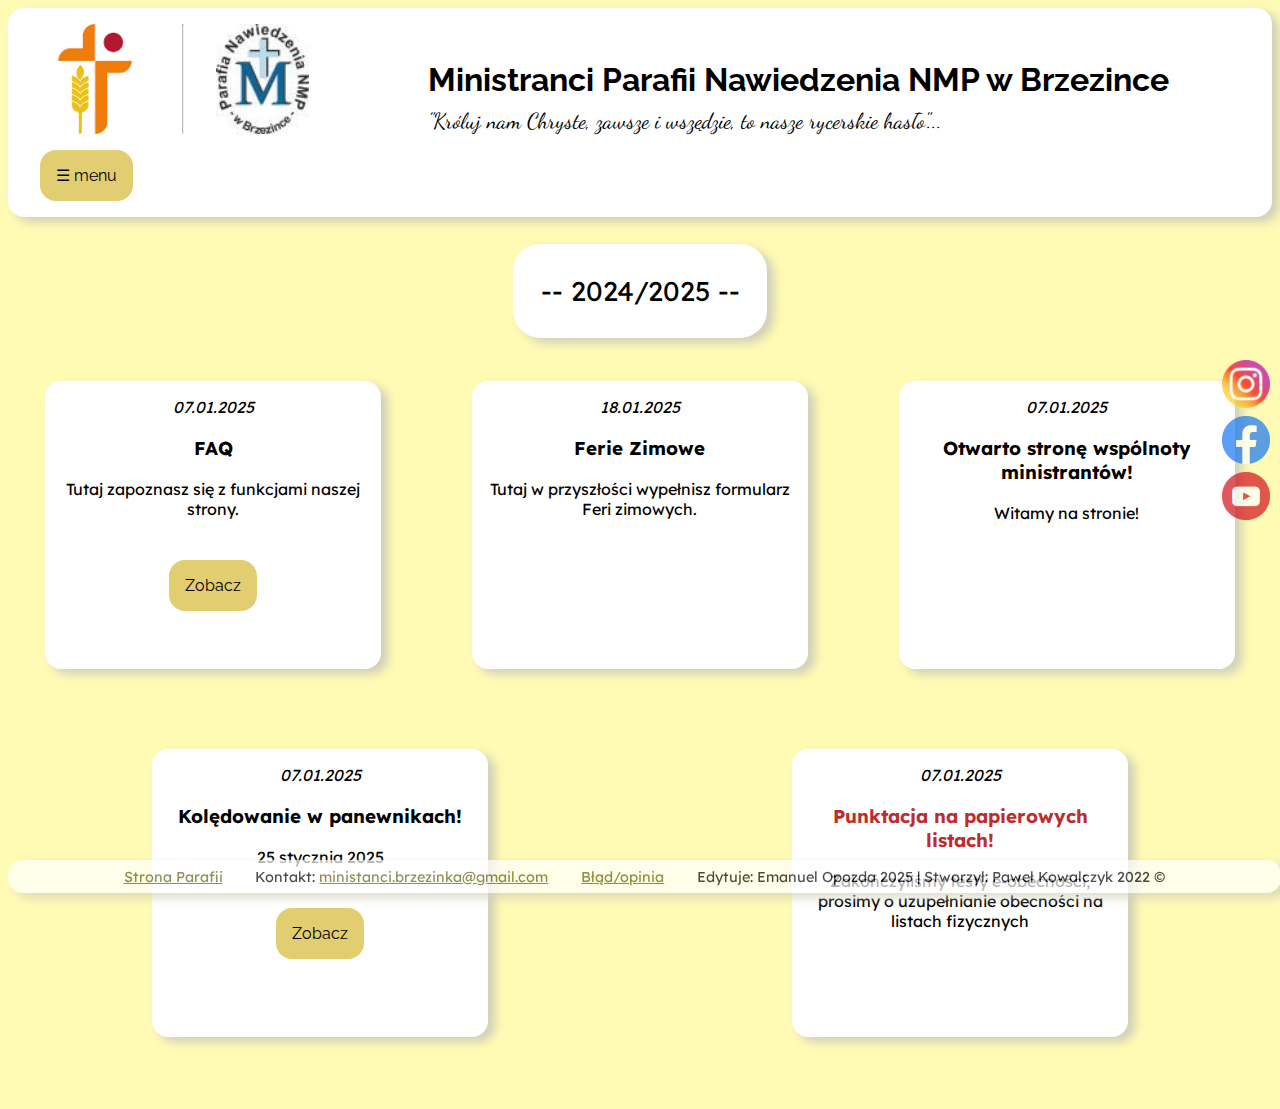
==== commit b229a53e: "aktualności kolejność" ====
--- a/docs/aktualnosci.html
+++ b/docs/aktualnosci.html
@@ -100,13 +100,6 @@
                 <!-- <a class="control_button_window" href="..." target="_blank">Wypełnij Formularz</a> -->
             </div>
 
-            <div class="window" id="a_01.02.23">
-                <i>07.01.2025</i>
-                <br />
-                <h3 style="color: #bc2e2e;">Punktacja na papierowych listach!</h3>
-                <p>Zakończyliśmy testy e-obecności, prosimy o uzupełnianie obecności na listach fizycznych <br /></p>
-            </div>
-
             <div class="window" id="a_24.12.22">
                 <i>07.01.2025</i>
                 <br />
@@ -124,6 +117,13 @@
                 <a class="control_button_window" href="https://www.dmak.info/uploaded/1000010629.png" target="_blank">Zobacz</a>
             </div>
 
+            <div class="window" id="a_01.02.23">
+                <i>07.01.2025</i>
+                <br />
+                <h3 style="color: #bc2e2e;">Punktacja na papierowych listach!</h3>
+                <p>Zakończyliśmy testy e-obecności, prosimy o uzupełnianie obecności na listach fizycznych <br /></p>
+            </div>
+
             <div id="footer">
                 <a class="link_footer" target="_blank" href="http://www.parafiabrzezinka.eu/">Strona Parafii</a> 
                 Kontakt: <a class="link_footer" href="mailto: ministranci.brzezinka@gmail.com">ministanci.brzezinka@gmail.com</a> 
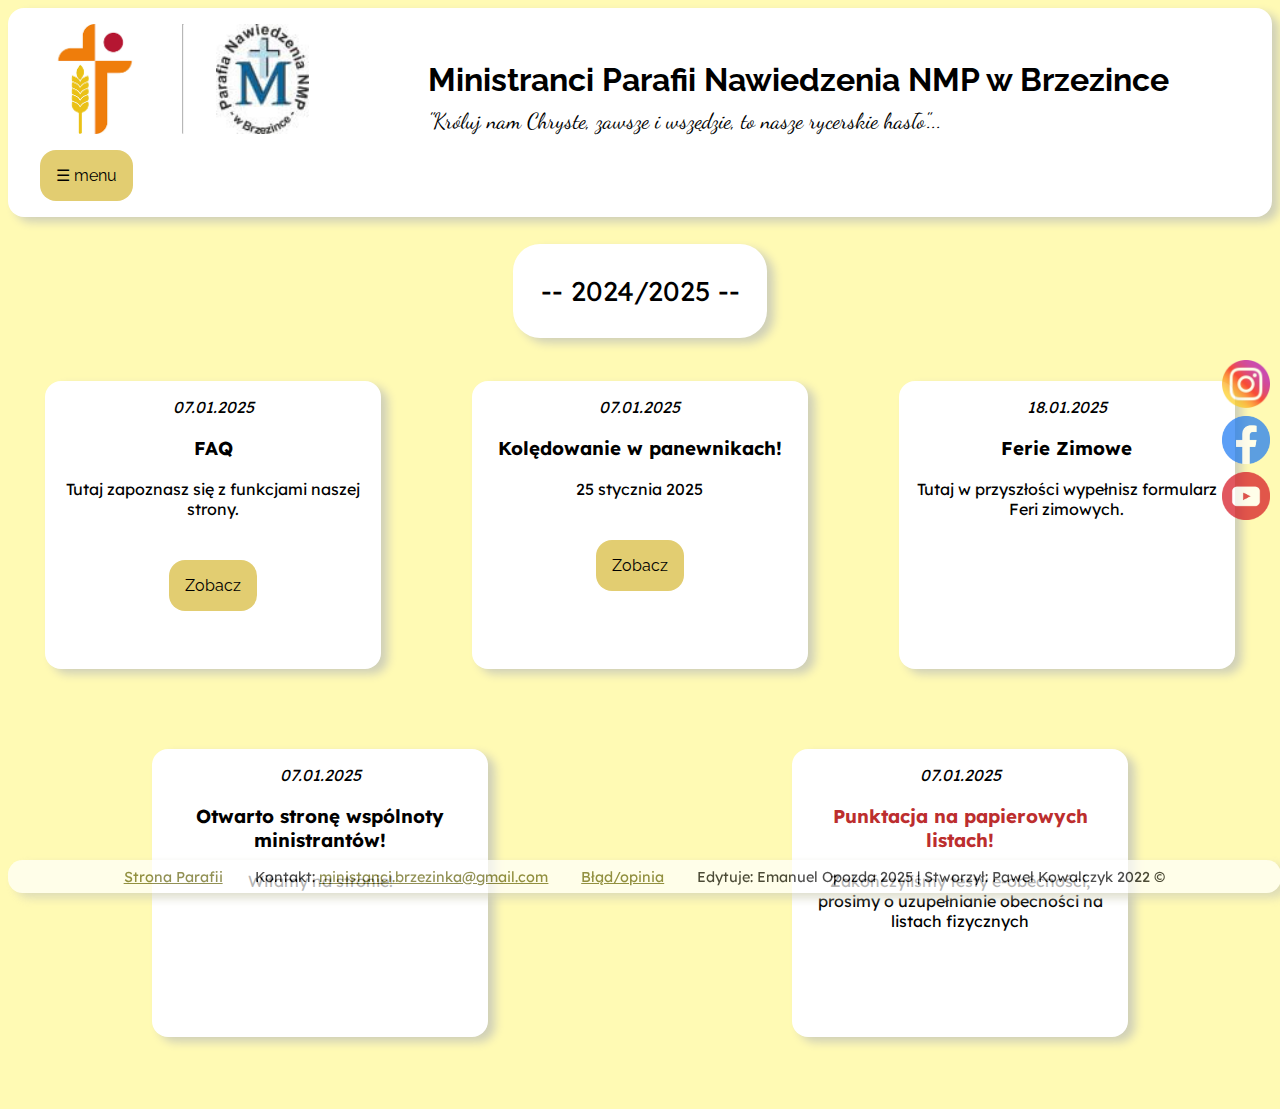
==== commit 19bf169b: "aktualizacja kolejność aktualności" ====
--- a/docs/aktualnosci.html
+++ b/docs/aktualnosci.html
@@ -89,6 +89,16 @@
                 <br />
                 <a class="control_button_window" href="https://docs.google.com/presentation/d/e/2PACX-1vTo7VeHBYxZpIXsIspugp1FxauzjBSodF95btTy9ed8IKUWap2qI9Sqrv7481295g/pub?start=true&loop=false&delayms=30000" target="_blank">Zobacz</a>
             </div>
+            
+            <div class="window" id="a_24.12.22">
+                <i>07.01.2025</i>
+                <br />
+                <h3>Kolędowanie w panewnikach!</h3>
+                <p>25 stycznia 2025</p>
+                <br />
+                <br />
+                <a class="control_button_window" href="https://www.dmak.info/uploaded/1000010629.png" target="_blank">Zobacz</a>
+            </div>
 
             <div class="window" id="a_11.11.23">
                 <i>18.01.2025</i>
@@ -105,16 +115,6 @@
                 <br />
                 <h3>Otwarto stronę wspólnoty ministrantów!</h3>
                 <p>Witamy na stronie!</p>
-            </div>
-
-            <div class="window" id="a_24.12.22">
-                <i>07.01.2025</i>
-                <br />
-                <h3>Kolędowanie w panewnikach!</h3>
-                <p>25 stycznia 2025</p>
-                <br />
-                <br />
-                <a class="control_button_window" href="https://www.dmak.info/uploaded/1000010629.png" target="_blank">Zobacz</a>
             </div>
 
             <div class="window" id="a_01.02.23">
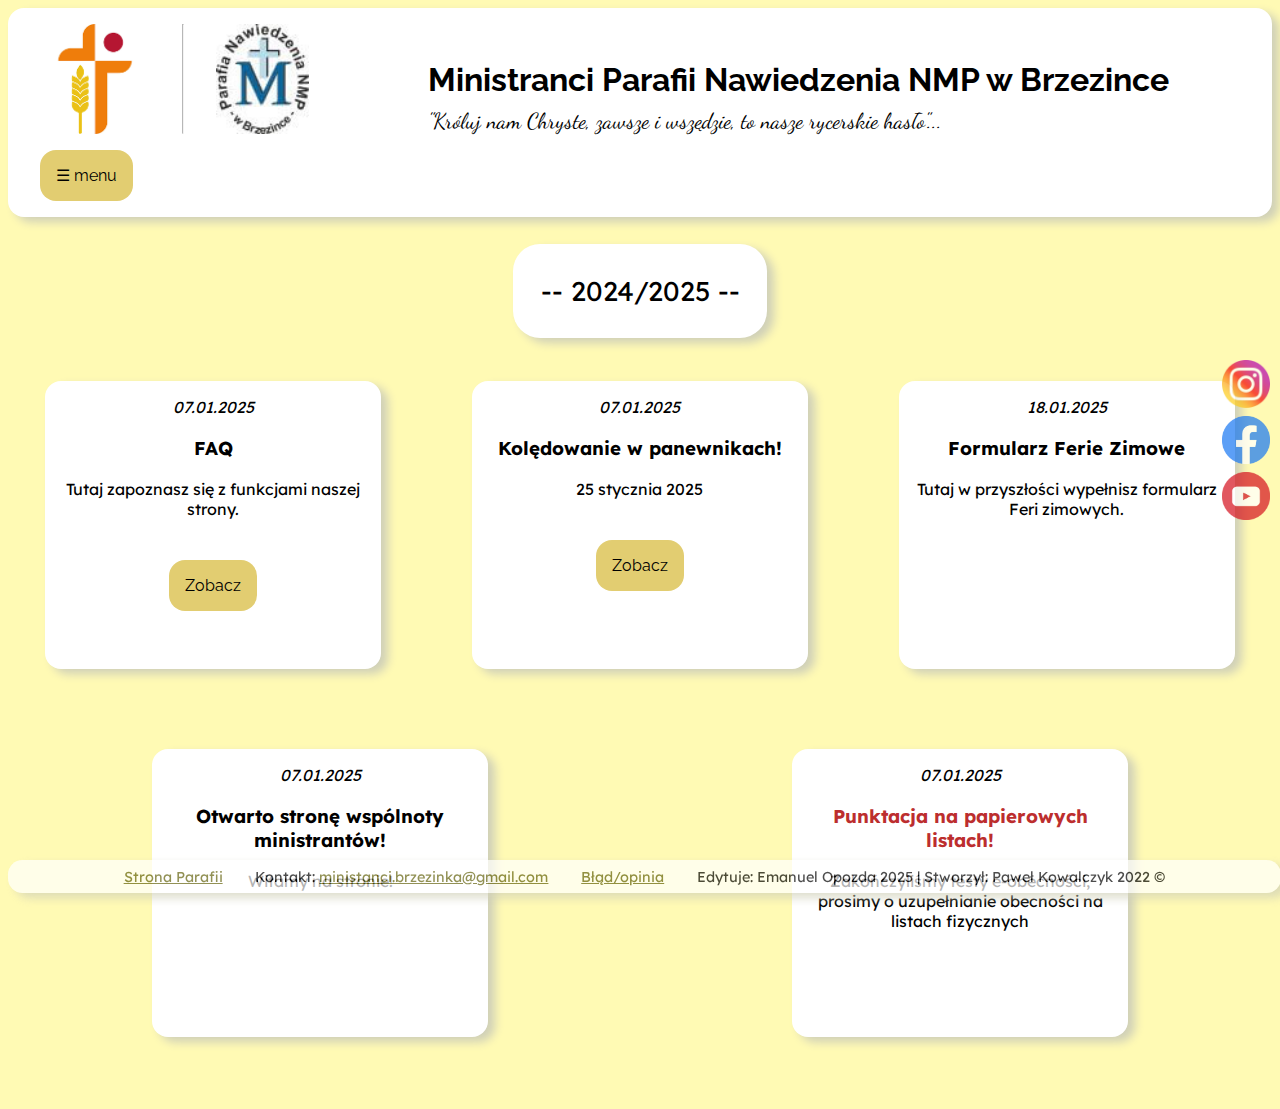
==== commit ed209354: "poprawka" ====
--- a/docs/aktualnosci.html
+++ b/docs/aktualnosci.html
@@ -32,7 +32,7 @@
                 <button class="control_button" onclick="open_sidebar()">☰ menu</button>
                 <div id="socialmediabar">
                     <a href="https://www.instagram.com/ministranci_brzezinka/" target="_blank">
-                        <img class="social_icons" src="../images/instangramlogo.webp" alt="IG Logo" title="Nasz Instagram ministancki">
+                        <img class="social_icons" src="../images/ig.png" alt="IG Logo" title="Nasz Instagram ministancki">
                     </a>
                     <br />
                     <a href="https://www.facebook.com/groups/122935427897407" target="_blank">
@@ -56,6 +56,8 @@
                     <a class="button" href="aktualnosci.html">Aktualności</a>
                     <hr class="line_sidebar">
                     <a class="button" href="zasoby.html">Zasoby</a>
+                    <hr class="line_sidebar">
+                    <a class="button" href="punktacje.html">Punktacje</a>
                     <hr class="line_sidebar">
                     <a class="button" target="_blank" href="https://www.dmak.info/">Strona DMAK</a>
                 </div>
@@ -103,7 +105,7 @@
             <div class="window" id="a_11.11.23">
                 <i>18.01.2025</i>
                 <br />
-                <h3>Ferie Zimowe</h3>
+                <h3>Formularz Ferie Zimowe</h3>
                 <p>Tutaj w przyszłości wypełnisz formularz Feri zimowych.</p>
                 <br />
                 <br />
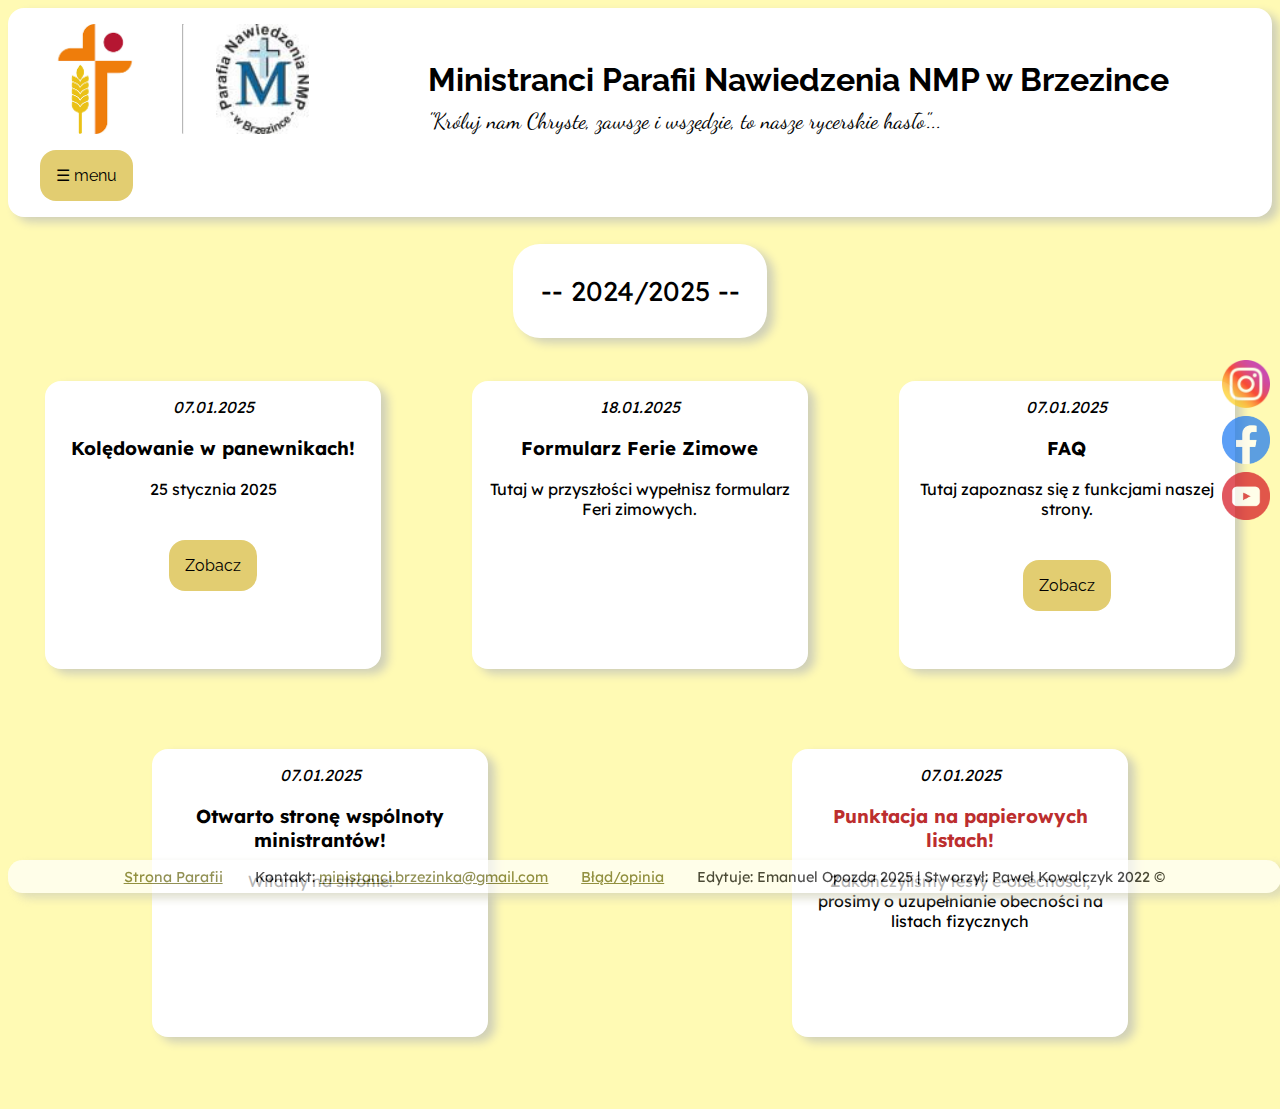
==== commit 55cf0396: "poprawka" ====
--- a/docs/aktualnosci.html
+++ b/docs/aktualnosci.html
@@ -81,16 +81,6 @@
                     <p>-- 2024/2025 --</p>
             </div>
             <div class="break"></div>
-
-            <div class="window" id="a_11.11.23">
-                <i>07.01.2025</i>
-                <br />
-                <h3>FAQ</h3>
-                <p>Tutaj zapoznasz się z funkcjami naszej strony.</p>
-                <br />
-                <br />
-                <a class="control_button_window" href="https://docs.google.com/presentation/d/e/2PACX-1vTo7VeHBYxZpIXsIspugp1FxauzjBSodF95btTy9ed8IKUWap2qI9Sqrv7481295g/pub?start=true&loop=false&delayms=30000" target="_blank">Zobacz</a>
-            </div>
             
             <div class="window" id="a_24.12.22">
                 <i>07.01.2025</i>
@@ -110,6 +100,16 @@
                 <br />
                 <br />
                 <!-- <a class="control_button_window" href="..." target="_blank">Wypełnij Formularz</a> -->
+            </div>
+            
+            <div class="window" id="a_11.11.23">
+                <i>07.01.2025</i>
+                <br />
+                <h3>FAQ</h3>
+                <p>Tutaj zapoznasz się z funkcjami naszej strony.</p>
+                <br />
+                <br />
+                <a class="control_button_window" href="https://docs.google.com/presentation/d/e/2PACX-1vTo7VeHBYxZpIXsIspugp1FxauzjBSodF95btTy9ed8IKUWap2qI9Sqrv7481295g/pub?start=true&loop=false&delayms=30000" target="_blank">Zobacz</a>
             </div>
 
             <div class="window" id="a_24.12.22">
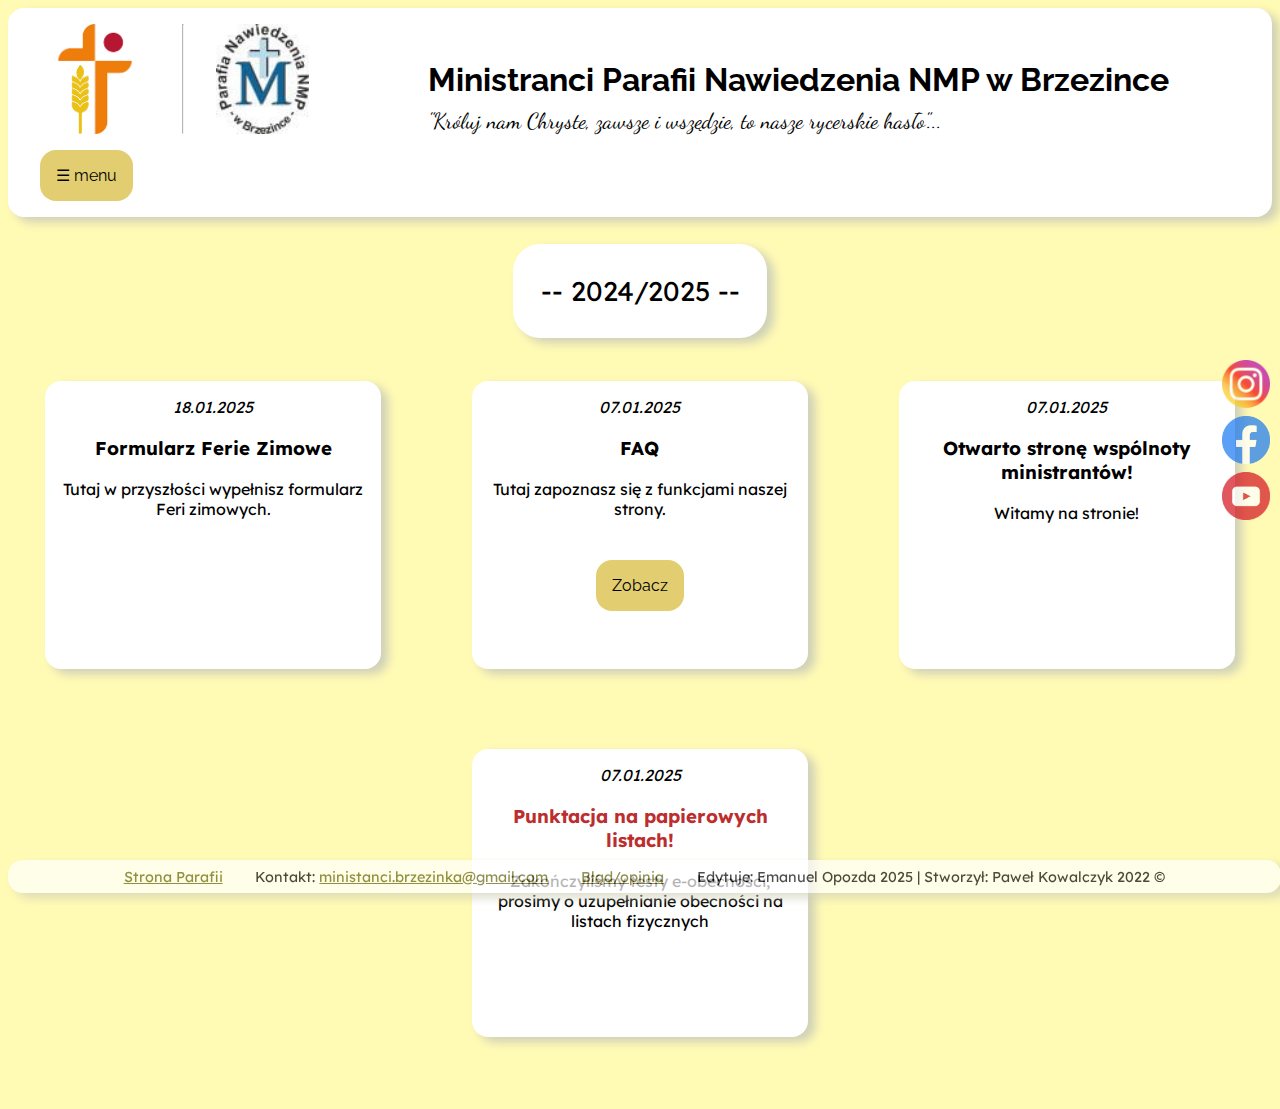
==== commit 32fe3a93: "kolenowanie koasz" ====
--- a/docs/aktualnosci.html
+++ b/docs/aktualnosci.html
@@ -81,16 +81,6 @@
                     <p>-- 2024/2025 --</p>
             </div>
             <div class="break"></div>
-            
-            <div class="window" id="a_24.12.22">
-                <i>07.01.2025</i>
-                <br />
-                <h3>Kolędowanie w panewnikach!</h3>
-                <p>25 stycznia 2025</p>
-                <br />
-                <br />
-                <a class="control_button_window" href="https://www.dmak.info/uploaded/1000010629.png" target="_blank">Zobacz</a>
-            </div>
 
             <div class="window" id="a_11.11.23">
                 <i>18.01.2025</i>
